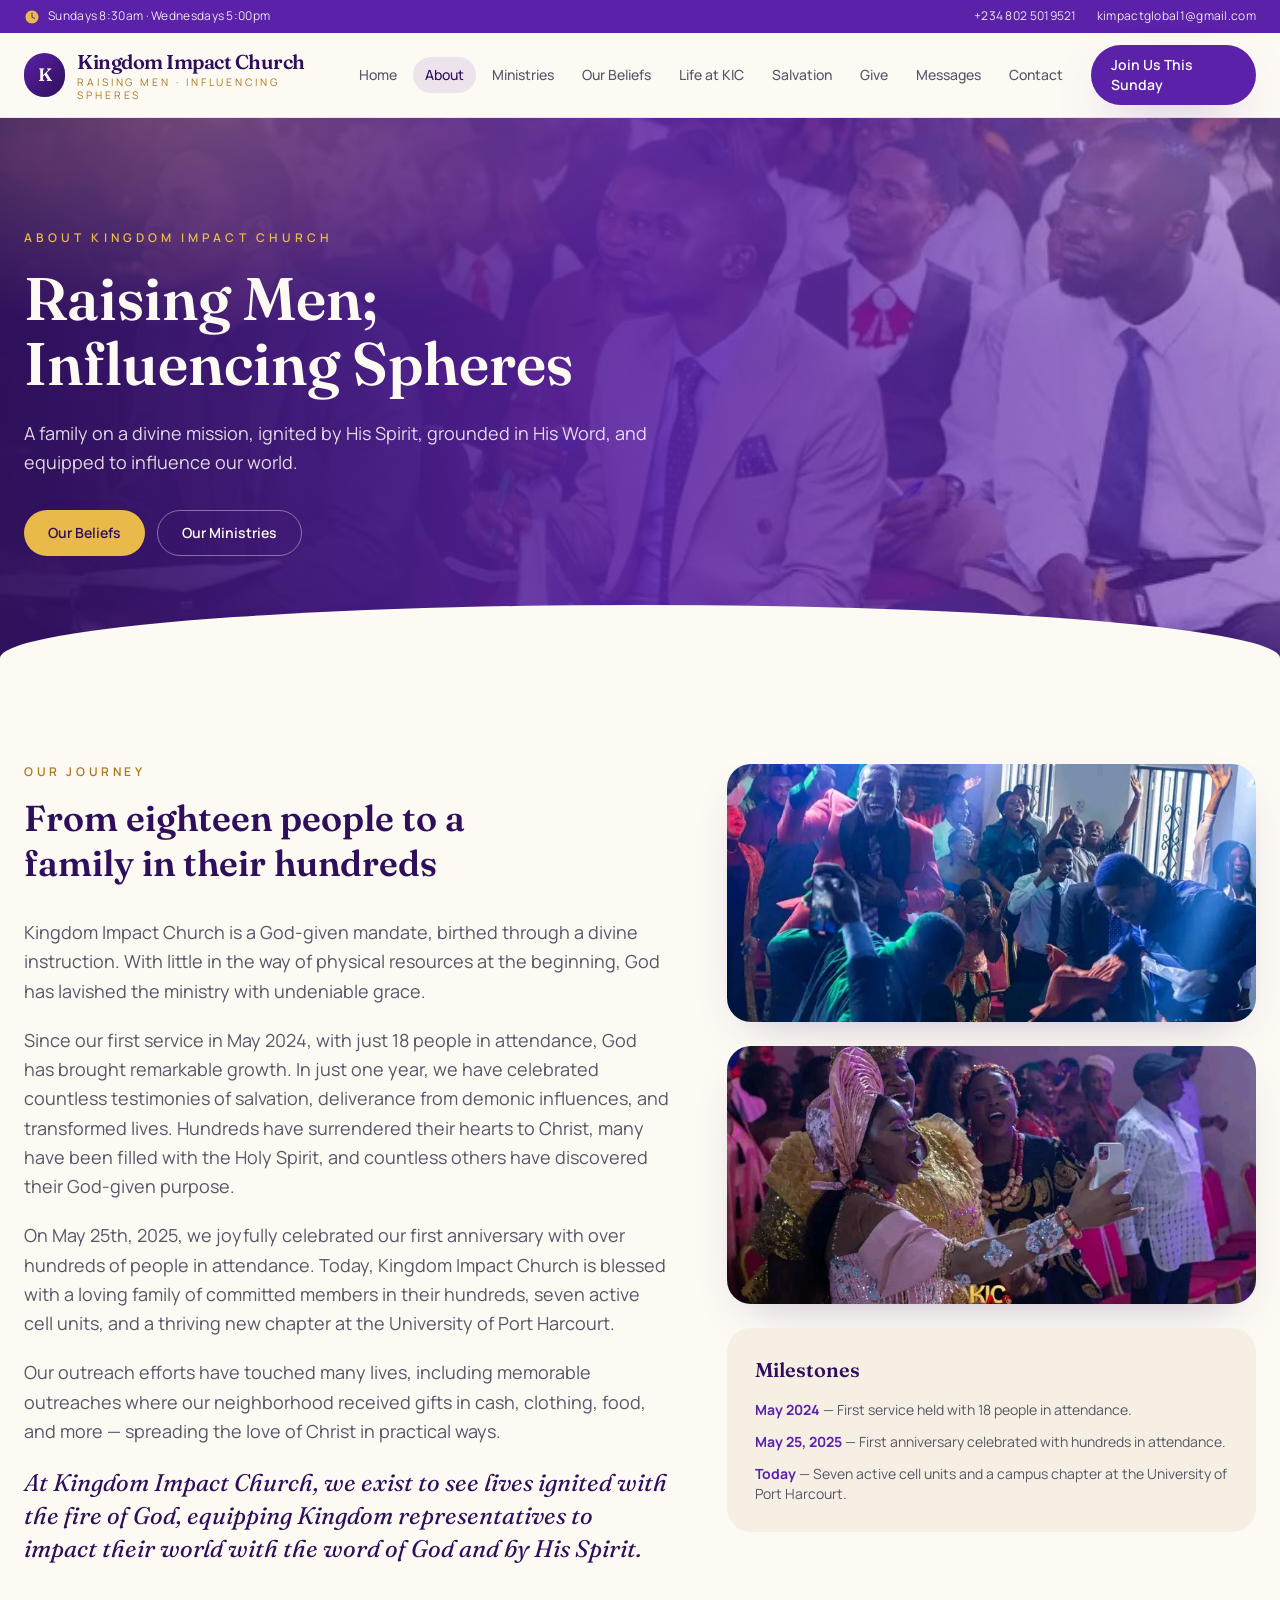
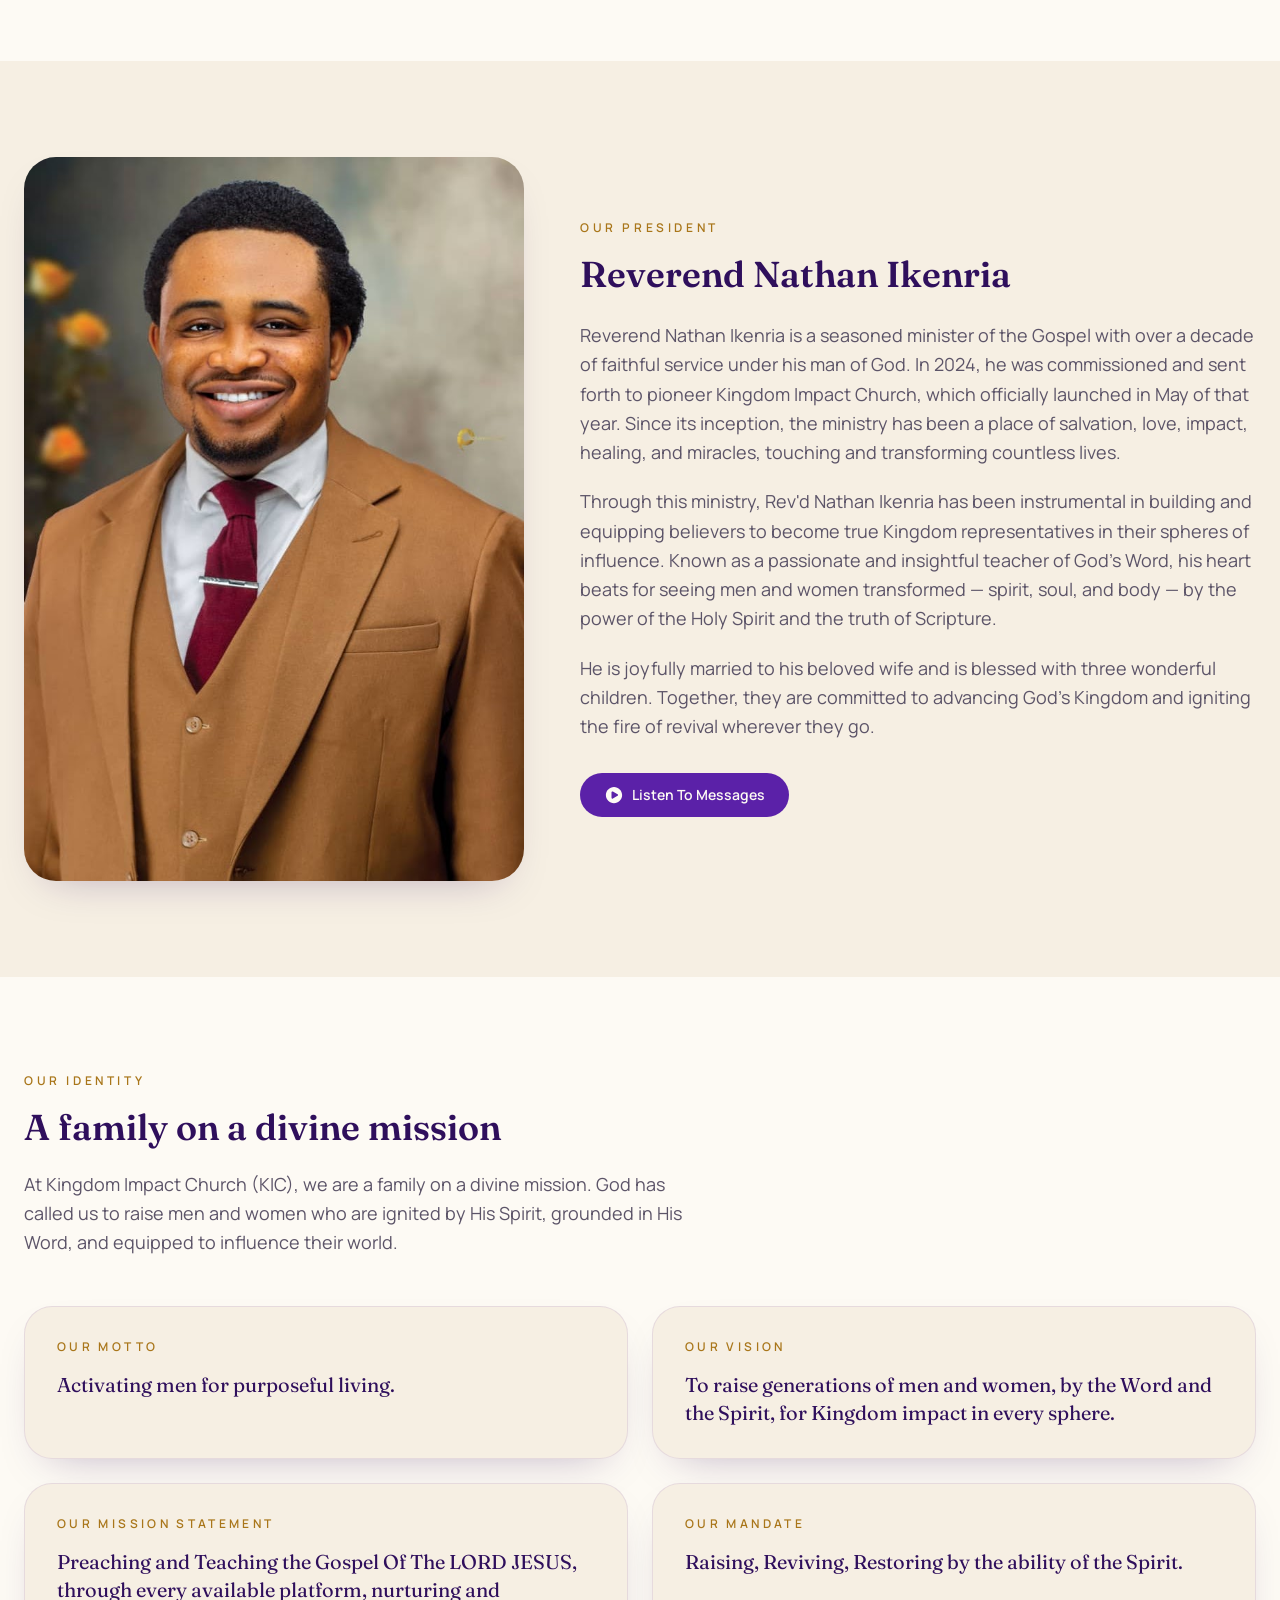
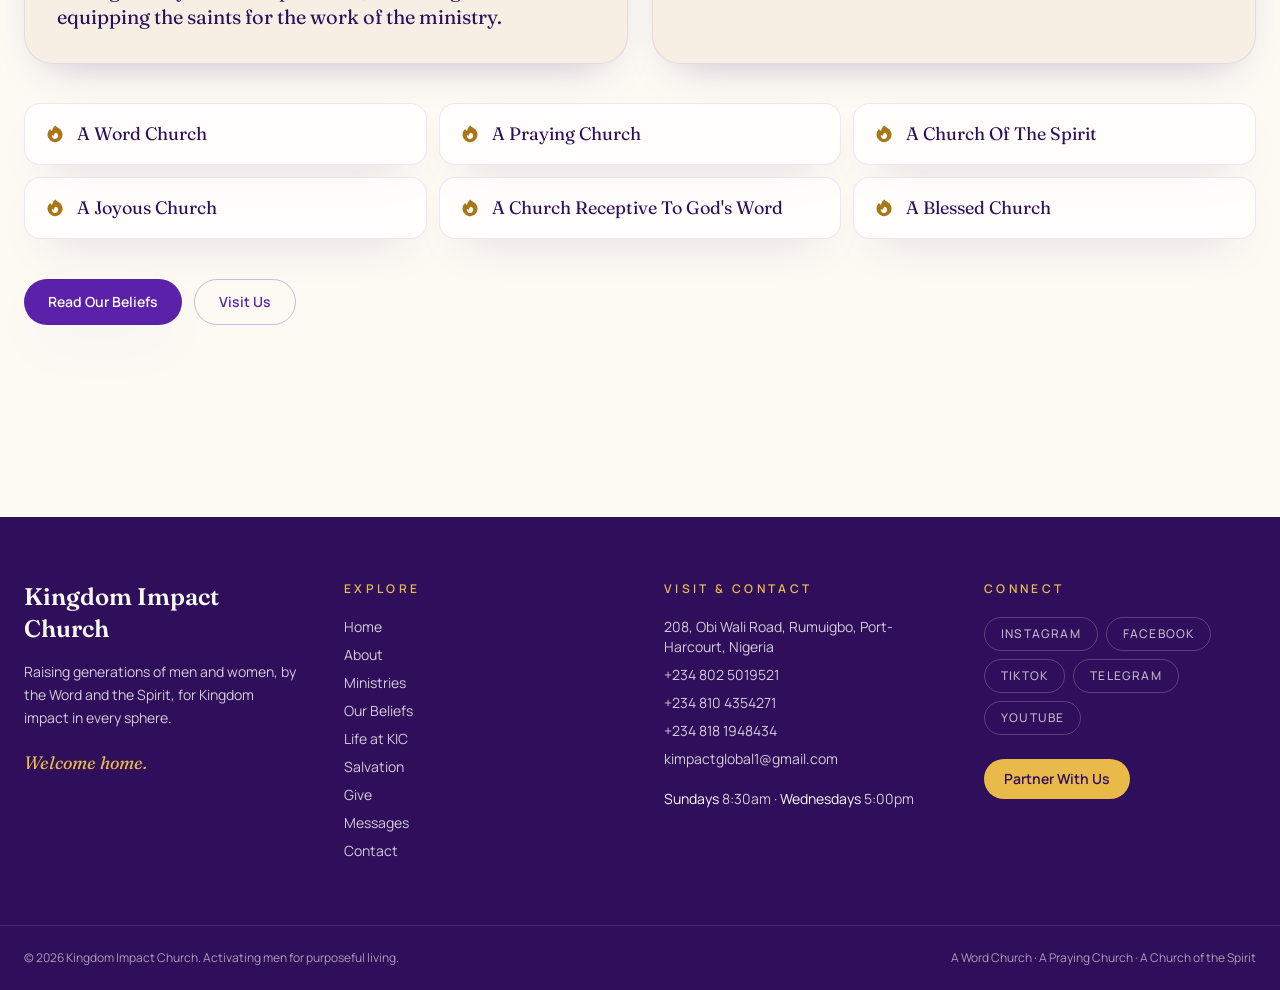
==== about.html @ a0a64d39 "Add robots.txt and create salvation.html page with structured content and styling" ====
<!DOCTYPE html>
<html lang="en" class="scroll-smooth">
<head>
<meta charset="utf-8" />
<meta name="viewport" content="width=device-width, initial-scale=1" />
<title>About Us | Kingdom Impact Church</title>
<meta name="description" content="Our journey, identity, vision, mission and mandate, and the ministry of Reverend Nathan Ikenria, President of Kingdom Impact Church." />
<meta name="author" content="Kingdom Impact Church" />
<meta property="og:site_name" content="Kingdom Impact Church" />
<meta property="og:title" content="About Us | Kingdom Impact Church" />
<meta property="og:description" content="Our journey, identity, vision, mission and mandate, and the ministry of Reverend Nathan Ikenria, President of Kingdom Impact Church." />
<meta property="og:type" content="website" />
<meta property="og:image" content="assets/img/welcome-home.jpg" />
<meta name="twitter:card" content="summary_large_image" />
<meta name="twitter:title" content="About Us | Kingdom Impact Church" />
<meta name="twitter:description" content="Our journey, identity, vision, mission and mandate, and the ministry of Reverend Nathan Ikenria, President of Kingdom Impact Church." />
<link rel="canonical" href="about.html" />
<link rel="preconnect" href="https://fonts.googleapis.com" />
<link rel="preconnect" href="https://fonts.gstatic.com" crossorigin />
<link href="https://fonts.googleapis.com/css2?family=Fraunces:ital,opsz,wght@0,9..144,400;0,9..144,500;0,9..144,600;0,9..144,700;1,9..144,400;1,9..144,500&family=Manrope:wght@300;400;500;600;700&display=swap" rel="stylesheet" />
<link rel="stylesheet" href="assets/css/tailwind.css" />
<link rel="stylesheet" href="assets/css/site.css" />
<link rel="icon" href="assets/img/favicon.svg" type="image/svg+xml" />
</head>
<body class="bg-cream font-body text-ink antialiased">
<a href="#main" class="sr-only focus:not-sr-only focus:absolute focus:left-4 focus:top-4 focus:z-[100] focus:rounded-full focus:bg-royal focus:px-5 focus:py-2 focus:text-cream">Skip to main content</a>

<header class="sticky top-0 z-50 border-b border-royal/10 bg-cream/90 backdrop-blur-md">
  <div class="hidden bg-royal text-cream/90 lg:block">
    <div class="mx-auto flex max-w-7xl items-center justify-between gap-6 px-6 py-2 text-xs tracking-wide">
      <p class="flex items-center gap-2"><span class="text-gold"><svg class="h-4 w-4 inline" viewBox="0 0 24 24" fill="currentColor" aria-hidden="true"><path fill-rule="evenodd" d="M12 2.25c-5.385 0-9.75 4.365-9.75 9.75s4.365 9.75 9.75 9.75 9.75-4.365 9.75-9.75S17.385 2.25 12 2.25ZM12.75 6a.75.75 0 0 0-1.5 0v6c0 .284.16.544.415.67l4 2a.75.75 0 0 0 .67-1.34l-3.585-1.794V6Z" clip-rule="evenodd"/></svg></span> Sundays 8:30am &middot; Wednesdays 5:00pm</p>
      <div class="flex items-center gap-5">
        <a class="hover:text-gold transition" href="tel:+2348025019521">+234 802 5019521</a>
        <a class="hover:text-gold transition" href="mailto:kimpactglobal1@gmail.com">kimpactglobal1@gmail.com</a>
      </div>
    </div>
  </div>
  <div class="mx-auto flex max-w-7xl items-center justify-between gap-4 px-5 py-3 sm:px-6">
    <a href="index.html" class="flex items-center gap-3" aria-label="Kingdom Impact Church home">
      <span class="grid h-11 w-11 place-items-center rounded-full bg-gradient-to-br from-royal to-royal-deep text-cream shadow-glow">
        <span class="font-display text-lg font-semibold leading-none">K</span>
      </span>
      <span class="leading-tight">
        <span class="block font-display text-lg font-semibold tracking-tight text-royal-deep sm:text-xl">Kingdom Impact Church</span>
        <span class="block text-[0.65rem] uppercase tracking-[0.28em] text-gold-deep">Raising Men &middot; Influencing Spheres</span>
      </span>
    </a>
    <nav class="hidden items-center gap-1 xl:flex" aria-label="Primary"><a href="index.html" class="nav-link">Home</a><a href="about.html" class="nav-link nav-link-active" aria-current="page">About</a><a href="ministries.html" class="nav-link">Ministries</a><a href="beliefs.html" class="nav-link">Our Beliefs</a><a href="life-at-kic.html" class="nav-link">Life at KIC</a><a href="salvation.html" class="nav-link">Salvation</a><a href="give.html" class="nav-link">Give</a><a href="messages.html" class="nav-link">Messages</a><a href="contact.html" class="nav-link">Contact</a></nav>
    <div class="flex items-center gap-2">
      <a href="contact.html" class="hidden rounded-full bg-royal px-5 py-2.5 text-sm font-semibold text-cream shadow-glow transition hover:bg-royal-deep hover:-translate-y-0.5 sm:inline-flex">Join Us This Sunday</a>
      <button type="button" class="menu-toggle grid h-11 w-11 place-items-center rounded-full border border-royal/20 text-royal-deep xl:hidden" aria-label="Open menu" aria-expanded="false" aria-controls="mobile-nav">
        <svg class="h-6 w-6" fill="none" stroke="currentColor" stroke-width="1.8" viewBox="0 0 24 24" aria-hidden="true"><path stroke-linecap="round" d="M3.75 6.75h16.5M3.75 12h16.5M3.75 17.25h16.5"/></svg>
      </button>
    </div>
  </div>
  <div id="mobile-nav" class="hidden border-t border-royal/10 bg-cream xl:hidden">
    <nav class="mx-auto flex max-w-7xl flex-col px-5 py-3" aria-label="Mobile">
      <a href="index.html" class="mobile-link">Home</a><a href="about.html" class="mobile-link text-royal">About</a><a href="ministries.html" class="mobile-link">Ministries</a><a href="beliefs.html" class="mobile-link">Our Beliefs</a><a href="life-at-kic.html" class="mobile-link">Life at KIC</a><a href="salvation.html" class="mobile-link">Salvation</a><a href="give.html" class="mobile-link">Give</a><a href="messages.html" class="mobile-link">Messages</a><a href="contact.html" class="mobile-link">Contact</a>
      <a href="contact.html" class="mt-3 rounded-full bg-royal px-5 py-3 text-center text-sm font-semibold text-cream">Join Us This Sunday</a>
      <div class="mt-3 flex flex-wrap gap-4 border-t border-royal/10 pt-3 text-sm text-ink-soft">
        <a class="hover:text-royal" href="tel:+2348025019521">Call us</a>
        <a class="hover:text-royal" href="mailto:kimpactglobal1@gmail.com">Email us</a>
        <a class="hover:text-royal" href="https://www.google.com/maps/search/?api=1&query=208+Obi+Wali+Road,+Rumuigbo,+Port+Harcourt,+Nigeria" target="_blank" rel="noopener">Open map</a>
      </div>
    </nav>
  </div>
</header>
<main id="main">
<section class="relative overflow-hidden">
  <img src="assets/img/congregation.jpg" alt="" aria-hidden="true" class="absolute inset-0 h-full w-full object-cover" />
  <div class="absolute inset-0 bg-gradient-to-r from-royal-deep/95 via-royal/85 to-royal/55"></div>
  <div class="light-rays"></div>
  <div class="relative mx-auto max-w-7xl px-6 py-20 sm:py-28">
    <p class="reveal text-xs font-semibold uppercase tracking-[0.34em] text-gold">About Kingdom Impact Church</p>
    <h1 class="reveal mt-5 max-w-3xl font-display text-4xl font-semibold leading-[1.08] text-cream sm:text-5xl lg:text-6xl">Raising Men; Influencing Spheres</h1>
    <p class="reveal mt-6 max-w-2xl text-lg leading-relaxed text-cream/85">A family on a divine mission, ignited by His Spirit, grounded in His Word, and equipped to influence our world.</p>
    <div class="mt-8 flex flex-wrap gap-3"><a href="beliefs.html" class="btn-gold">Our Beliefs</a><a href="ministries.html" class="btn-outline-light">Our Ministries</a></div>
  </div>
  <div class="curve-divider"></div>
</section>

<section class="bg-cream py-20 sm:py-24">
  <div class="mx-auto grid max-w-7xl gap-14 px-6 lg:grid-cols-[1.1fr_0.9fr]">
    <div class="reveal">
      <p class="eyebrow">Our Journey</p>
      <h2 class="section-title">From eighteen people to a family in their hundreds</h2>
      <div class="mt-8 space-y-5 text-lg leading-relaxed text-ink-soft">
        <p>Kingdom Impact Church is a God-given mandate, birthed through a divine instruction. With little in the way of physical resources at the beginning, God has lavished the ministry with undeniable grace.</p>
        <p>Since our first service in May 2024, with just 18 people in attendance, God has brought remarkable growth. In just one year, we have celebrated countless testimonies of salvation, deliverance from demonic influences, and transformed lives. Hundreds have surrendered their hearts to Christ, many have been filled with the Holy Spirit, and countless others have discovered their God-given purpose.</p>
        <p>On May 25th, 2025, we joyfully celebrated our first anniversary with over hundreds of people in attendance. Today, Kingdom Impact Church is blessed with a loving family of committed members in their hundreds, seven active cell units, and a thriving new chapter at the University of Port Harcourt.</p>
        <p>Our outreach efforts have touched many lives, including memorable outreaches where our neighborhood received gifts in cash, clothing, food, and more &mdash; spreading the love of Christ in practical ways.</p>
        <p class="font-display text-2xl italic leading-snug text-royal-deep">At Kingdom Impact Church, we exist to see lives ignited with the fire of God, equipping Kingdom representatives to impact their world with the word of God and by His Spirit.</p>
      </div>
    </div>
    <div class="reveal space-y-6">
      <img src="assets/img/prayer-altar.jpg" alt="Worshippers praying at Kingdom Impact Church" class="w-full rounded-3xl object-cover shadow-soft" loading="lazy" />
      <img src="assets/img/worship-celebration.jpg" alt="Church members rejoicing during a KIC celebration service" class="w-full rounded-3xl object-cover shadow-soft" loading="lazy" />
      <div class="rounded-3xl bg-sand p-7">
        <h3 class="font-display text-xl font-semibold text-royal-deep">Milestones</h3>
        <ul class="mt-4 space-y-3 text-sm text-ink-soft">
          <li><strong class="text-royal">May 2024</strong> &mdash; First service held with 18 people in attendance.</li>
          <li><strong class="text-royal">May 25, 2025</strong> &mdash; First anniversary celebrated with hundreds in attendance.</li>
          <li><strong class="text-royal">Today</strong> &mdash; Seven active cell units and a campus chapter at the University of Port Harcourt.</li>
        </ul>
      </div>
    </div>
  </div>
</section>

<section class="bg-sand py-20 sm:py-24">
  <div class="mx-auto grid max-w-7xl items-center gap-14 px-6 lg:grid-cols-[0.85fr_1.15fr]">
    <div class="reveal overflow-hidden rounded-[2rem] shadow-soft">
      <img src="assets/img/rev-nathan-ikenria.jpg" alt="Portrait of Reverend Nathan Ikenria" class="h-full w-full object-cover" loading="lazy" />
    </div>
    <div class="reveal">
      <p class="eyebrow">Our President</p>
      <h2 class="section-title">Reverend Nathan Ikenria</h2>
      <div class="mt-6 space-y-5 text-lg leading-relaxed text-ink-soft">
        <p>Reverend Nathan Ikenria is a seasoned minister of the Gospel with over a decade of faithful service under his man of God. In 2024, he was commissioned and sent forth to pioneer Kingdom Impact Church, which officially launched in May of that year. Since its inception, the ministry has been a place of salvation, love, impact, healing, and miracles, touching and transforming countless lives.</p>
        <p>Through this ministry, Rev'd Nathan Ikenria has been instrumental in building and equipping believers to become true Kingdom representatives in their spheres of influence. Known as a passionate and insightful teacher of God's Word, his heart beats for seeing men and women transformed &mdash; spirit, soul, and body &mdash; by the power of the Holy Spirit and the truth of Scripture.</p>
        <p>He is joyfully married to his beloved wife and is blessed with three wonderful children. Together, they are committed to advancing God's Kingdom and igniting the fire of revival wherever they go.</p>
      </div>
      <a href="https://chigwekingsechem.my.canva.site/kic-messages" target="_blank" rel="noopener" class="btn-primary mt-8"><svg class="h-5 w-5" viewBox="0 0 24 24" fill="currentColor" aria-hidden="true"><path fill-rule="evenodd" d="M2.25 12c0-5.385 4.365-9.75 9.75-9.75s9.75 4.365 9.75 9.75-4.365 9.75-9.75 9.75S2.25 17.385 2.25 12Zm14.024-.983a1.125 1.125 0 0 1 0 1.966l-5.603 3.113A1.125 1.125 0 0 1 9 15.113V8.887c0-.857.921-1.4 1.671-.983l5.603 3.113Z" clip-rule="evenodd"/></svg> Listen To Messages</a>
    </div>
  </div>
</section>

<section class="bg-cream py-20 sm:py-24">
  <div class="mx-auto max-w-7xl px-6">
    <div class="max-w-2xl">
      <p class="eyebrow">Our Identity</p>
      <h2 class="section-title">A family on a divine mission</h2>
      <p class="mt-5 text-lg leading-relaxed text-ink-soft">At Kingdom Impact Church (KIC), we are a family on a divine mission. God has called us to raise men and women who are ignited by His Spirit, grounded in His Word, and equipped to influence their world.</p>
    </div>
    <div class="mt-12 grid gap-6 md:grid-cols-2">
      <div class="reveal statement"><h3>Our Motto</h3><p>Activating men for purposeful living.</p></div>
      <div class="reveal statement"><h3>Our Vision</h3><p>To raise generations of men and women, by the Word and the Spirit, for Kingdom impact in every sphere.</p></div>
      <div class="reveal statement"><h3>Our Mission Statement</h3><p>Preaching and Teaching the Gospel Of The LORD JESUS, through every available platform, nurturing and equipping the saints for the work of the ministry.</p></div>
      <div class="reveal statement"><h3>Our Mandate</h3><p>Raising, Reviving, Restoring by the ability of the Spirit.</p></div>
    </div>
    <div class="mt-10 grid gap-3 sm:grid-cols-2 lg:grid-cols-3">
      <div class="identity-card"><svg class="h-5 w-5 text-gold-deep" viewBox="0 0 24 24" fill="currentColor" aria-hidden="true"><path fill-rule="evenodd" d="M12.963 2.286a.75.75 0 0 0-1.071-.136 9.742 9.742 0 0 0-3.539 6.176 7.547 7.547 0 0 1-1.705-1.715.75.75 0 0 0-1.152-.082A9 9 0 1 0 15.68 4.534a7.46 7.46 0 0 1-2.717-2.248ZM15.75 14.25a3.75 3.75 0 1 1-7.313-1.172c.628.465 1.35.81 2.133 1a5.99 5.99 0 0 1 1.925-3.546 3.75 3.75 0 0 1 3.255 3.718Z" clip-rule="evenodd"/></svg><span>A Word Church</span></div><div class="identity-card"><svg class="h-5 w-5 text-gold-deep" viewBox="0 0 24 24" fill="currentColor" aria-hidden="true"><path fill-rule="evenodd" d="M12.963 2.286a.75.75 0 0 0-1.071-.136 9.742 9.742 0 0 0-3.539 6.176 7.547 7.547 0 0 1-1.705-1.715.75.75 0 0 0-1.152-.082A9 9 0 1 0 15.68 4.534a7.46 7.46 0 0 1-2.717-2.248ZM15.75 14.25a3.75 3.75 0 1 1-7.313-1.172c.628.465 1.35.81 2.133 1a5.99 5.99 0 0 1 1.925-3.546 3.75 3.75 0 0 1 3.255 3.718Z" clip-rule="evenodd"/></svg><span>A Praying Church</span></div><div class="identity-card"><svg class="h-5 w-5 text-gold-deep" viewBox="0 0 24 24" fill="currentColor" aria-hidden="true"><path fill-rule="evenodd" d="M12.963 2.286a.75.75 0 0 0-1.071-.136 9.742 9.742 0 0 0-3.539 6.176 7.547 7.547 0 0 1-1.705-1.715.75.75 0 0 0-1.152-.082A9 9 0 1 0 15.68 4.534a7.46 7.46 0 0 1-2.717-2.248ZM15.75 14.25a3.75 3.75 0 1 1-7.313-1.172c.628.465 1.35.81 2.133 1a5.99 5.99 0 0 1 1.925-3.546 3.75 3.75 0 0 1 3.255 3.718Z" clip-rule="evenodd"/></svg><span>A Church Of The Spirit</span></div><div class="identity-card"><svg class="h-5 w-5 text-gold-deep" viewBox="0 0 24 24" fill="currentColor" aria-hidden="true"><path fill-rule="evenodd" d="M12.963 2.286a.75.75 0 0 0-1.071-.136 9.742 9.742 0 0 0-3.539 6.176 7.547 7.547 0 0 1-1.705-1.715.75.75 0 0 0-1.152-.082A9 9 0 1 0 15.68 4.534a7.46 7.46 0 0 1-2.717-2.248ZM15.75 14.25a3.75 3.75 0 1 1-7.313-1.172c.628.465 1.35.81 2.133 1a5.99 5.99 0 0 1 1.925-3.546 3.75 3.75 0 0 1 3.255 3.718Z" clip-rule="evenodd"/></svg><span>A Joyous Church</span></div><div class="identity-card"><svg class="h-5 w-5 text-gold-deep" viewBox="0 0 24 24" fill="currentColor" aria-hidden="true"><path fill-rule="evenodd" d="M12.963 2.286a.75.75 0 0 0-1.071-.136 9.742 9.742 0 0 0-3.539 6.176 7.547 7.547 0 0 1-1.705-1.715.75.75 0 0 0-1.152-.082A9 9 0 1 0 15.68 4.534a7.46 7.46 0 0 1-2.717-2.248ZM15.75 14.25a3.75 3.75 0 1 1-7.313-1.172c.628.465 1.35.81 2.133 1a5.99 5.99 0 0 1 1.925-3.546 3.75 3.75 0 0 1 3.255 3.718Z" clip-rule="evenodd"/></svg><span>A Church Receptive To God's Word</span></div><div class="identity-card"><svg class="h-5 w-5 text-gold-deep" viewBox="0 0 24 24" fill="currentColor" aria-hidden="true"><path fill-rule="evenodd" d="M12.963 2.286a.75.75 0 0 0-1.071-.136 9.742 9.742 0 0 0-3.539 6.176 7.547 7.547 0 0 1-1.705-1.715.75.75 0 0 0-1.152-.082A9 9 0 1 0 15.68 4.534a7.46 7.46 0 0 1-2.717-2.248ZM15.75 14.25a3.75 3.75 0 1 1-7.313-1.172c.628.465 1.35.81 2.133 1a5.99 5.99 0 0 1 1.925-3.546 3.75 3.75 0 0 1 3.255 3.718Z" clip-rule="evenodd"/></svg><span>A Blessed Church</span></div>
    </div>
    <div class="mt-10 flex flex-wrap gap-3">
      <a href="beliefs.html" class="btn-primary">Read Our Beliefs</a>
      <a href="contact.html" class="btn-outline">Visit Us</a>
    </div>
  </div>
</section>
</main>
<footer class="mt-24 bg-royal-deep text-cream/80">
  <div class="mx-auto grid max-w-7xl gap-12 px-6 py-16 md:grid-cols-2 lg:grid-cols-4">
    <div>
      <p class="font-display text-2xl font-semibold text-cream">Kingdom Impact Church</p>
      <p class="mt-4 max-w-xs text-sm leading-relaxed">Raising generations of men and women, by the Word and the Spirit, for Kingdom impact in every sphere.</p>
      <p class="mt-5 font-display text-lg italic text-gold">Welcome home.</p>
    </div>
    <div>
      <h2 class="text-xs font-semibold uppercase tracking-[0.28em] text-gold">Explore</h2>
      <ul class="mt-5 grid grid-cols-2 gap-y-2 text-sm md:grid-cols-1"><li><a class="transition hover:text-gold" href="index.html">Home</a></li><li><a class="transition hover:text-gold" href="about.html">About</a></li><li><a class="transition hover:text-gold" href="ministries.html">Ministries</a></li><li><a class="transition hover:text-gold" href="beliefs.html">Our Beliefs</a></li><li><a class="transition hover:text-gold" href="life-at-kic.html">Life at KIC</a></li><li><a class="transition hover:text-gold" href="salvation.html">Salvation</a></li><li><a class="transition hover:text-gold" href="give.html">Give</a></li><li><a class="transition hover:text-gold" href="messages.html">Messages</a></li><li><a class="transition hover:text-gold" href="contact.html">Contact</a></li></ul>
    </div>
    <div>
      <h2 class="text-xs font-semibold uppercase tracking-[0.28em] text-gold">Visit &amp; Contact</h2>
      <ul class="mt-5 space-y-2 text-sm">
        <li><a class="transition hover:text-gold" href="https://www.google.com/maps/search/?api=1&query=208+Obi+Wali+Road,+Rumuigbo,+Port+Harcourt,+Nigeria" target="_blank" rel="noopener">208, Obi Wali Road, Rumuigbo, Port-Harcourt, Nigeria</a></li>
        <li><a class="transition hover:text-gold" href="tel:+2348025019521">+234 802 5019521</a></li><li><a class="transition hover:text-gold" href="tel:+2348104354271">+234 810 4354271</a></li><li><a class="transition hover:text-gold" href="tel:+2348181948434">+234 818 1948434</a></li>
        <li><a class="transition hover:text-gold" href="mailto:kimpactglobal1@gmail.com">kimpactglobal1@gmail.com</a></li>
      </ul>
      <p class="mt-5 text-sm"><span class="text-cream">Sundays</span> 8:30am &middot; <span class="text-cream">Wednesdays</span> 5:00pm</p>
    </div>
    <div>
      <h2 class="text-xs font-semibold uppercase tracking-[0.28em] text-gold">Connect</h2>
      <div class="mt-5 flex flex-wrap gap-2"><a href="https://www.instagram.com/thekicglobal?igsh=Nm9yOWJ3NWNyNTFh" target="_blank" rel="noopener" aria-label="Instagram" class="rounded-full border border-current/30 px-4 py-2 text-xs font-medium uppercase tracking-widest text-cream/70 transition hover:text-gold">Instagram</a><a href="https://www.facebook.com/thekicglobal" target="_blank" rel="noopener" aria-label="Facebook" class="rounded-full border border-current/30 px-4 py-2 text-xs font-medium uppercase tracking-widest text-cream/70 transition hover:text-gold">Facebook</a><a href="https://www.tiktok.com/@thekicglobal" target="_blank" rel="noopener" aria-label="TikTok" class="rounded-full border border-current/30 px-4 py-2 text-xs font-medium uppercase tracking-widest text-cream/70 transition hover:text-gold">TikTok</a><a href="https://t.me/kicglobal" target="_blank" rel="noopener" aria-label="Telegram" class="rounded-full border border-current/30 px-4 py-2 text-xs font-medium uppercase tracking-widest text-cream/70 transition hover:text-gold">Telegram</a><a href="https://youtube.com/@thekicglobal?si=deO8NxLSejpScGAe" target="_blank" rel="noopener" aria-label="YouTube" class="rounded-full border border-current/30 px-4 py-2 text-xs font-medium uppercase tracking-widest text-cream/70 transition hover:text-gold">YouTube</a></div>
      <a href="give.html" class="mt-6 inline-flex rounded-full bg-gold px-5 py-2.5 text-sm font-semibold text-royal-deep transition hover:bg-gold-light">Partner With Us</a>
    </div>
  </div>
  <div class="border-t border-cream/10">
    <div class="mx-auto flex max-w-7xl flex-col gap-2 px-6 py-6 text-xs text-cream/60 sm:flex-row sm:items-center sm:justify-between">
      <p>&copy; 2026 Kingdom Impact Church. Activating men for purposeful living.</p>
      <p>A Word Church &middot; A Praying Church &middot; A Church of the Spirit</p>
    </div>
  </div>
</footer>
<script src="assets/js/site.js" defer></script>
</body>
</html>
---- assets/css/site.css ----
/* Kingdom Impact Church — atmosphere: soft light, gentle curves, calm motion */

.light-rays {
  position: absolute;
  inset: 0;
  pointer-events: none;
  background:
    radial-gradient(60% 55% at 15% 0%, rgba(233, 185, 73, 0.28), transparent 70%),
    radial-gradient(45% 45% at 92% 12%, rgba(255, 255, 255, 0.18), transparent 70%);
  mix-blend-mode: screen;
}

.curve-divider {
  position: absolute;
  bottom: -1px;
  left: 0;
  right: 0;
  height: 64px;
  background: #fdfaf4;
  border-top-left-radius: 60% 100%;
  border-top-right-radius: 60% 100%;
}

/* Gentle scroll reveals */
.reveal {
  opacity: 0;
  transform: translateY(22px);
  transition: opacity 0.9s cubic-bezier(0.22, 1, 0.36, 1),
    transform 0.9s cubic-bezier(0.22, 1, 0.36, 1);
  will-change: opacity, transform;
}

.reveal.is-visible {
  opacity: 1;
  transform: none;
}

.no-js .reveal,
.reveal-off .reveal {
  opacity: 1;
  transform: none;
}

img {
  transition: transform 0.7s cubic-bezier(0.22, 1, 0.36, 1);
}

@media (prefers-reduced-motion: reduce) {
  .reveal,
  img,
  * {
    transition-duration: 0.01ms !important;
    animation-duration: 0.01ms !important;
  }
  .reveal {
    opacity: 1;
    transform: none;
  }
}

/* Focus visibility for accessible keyboard navigation */
a:focus-visible,
button:focus-visible {
  outline: 3px solid #e9b949;
  outline-offset: 3px;
  border-radius: 9999px;
}
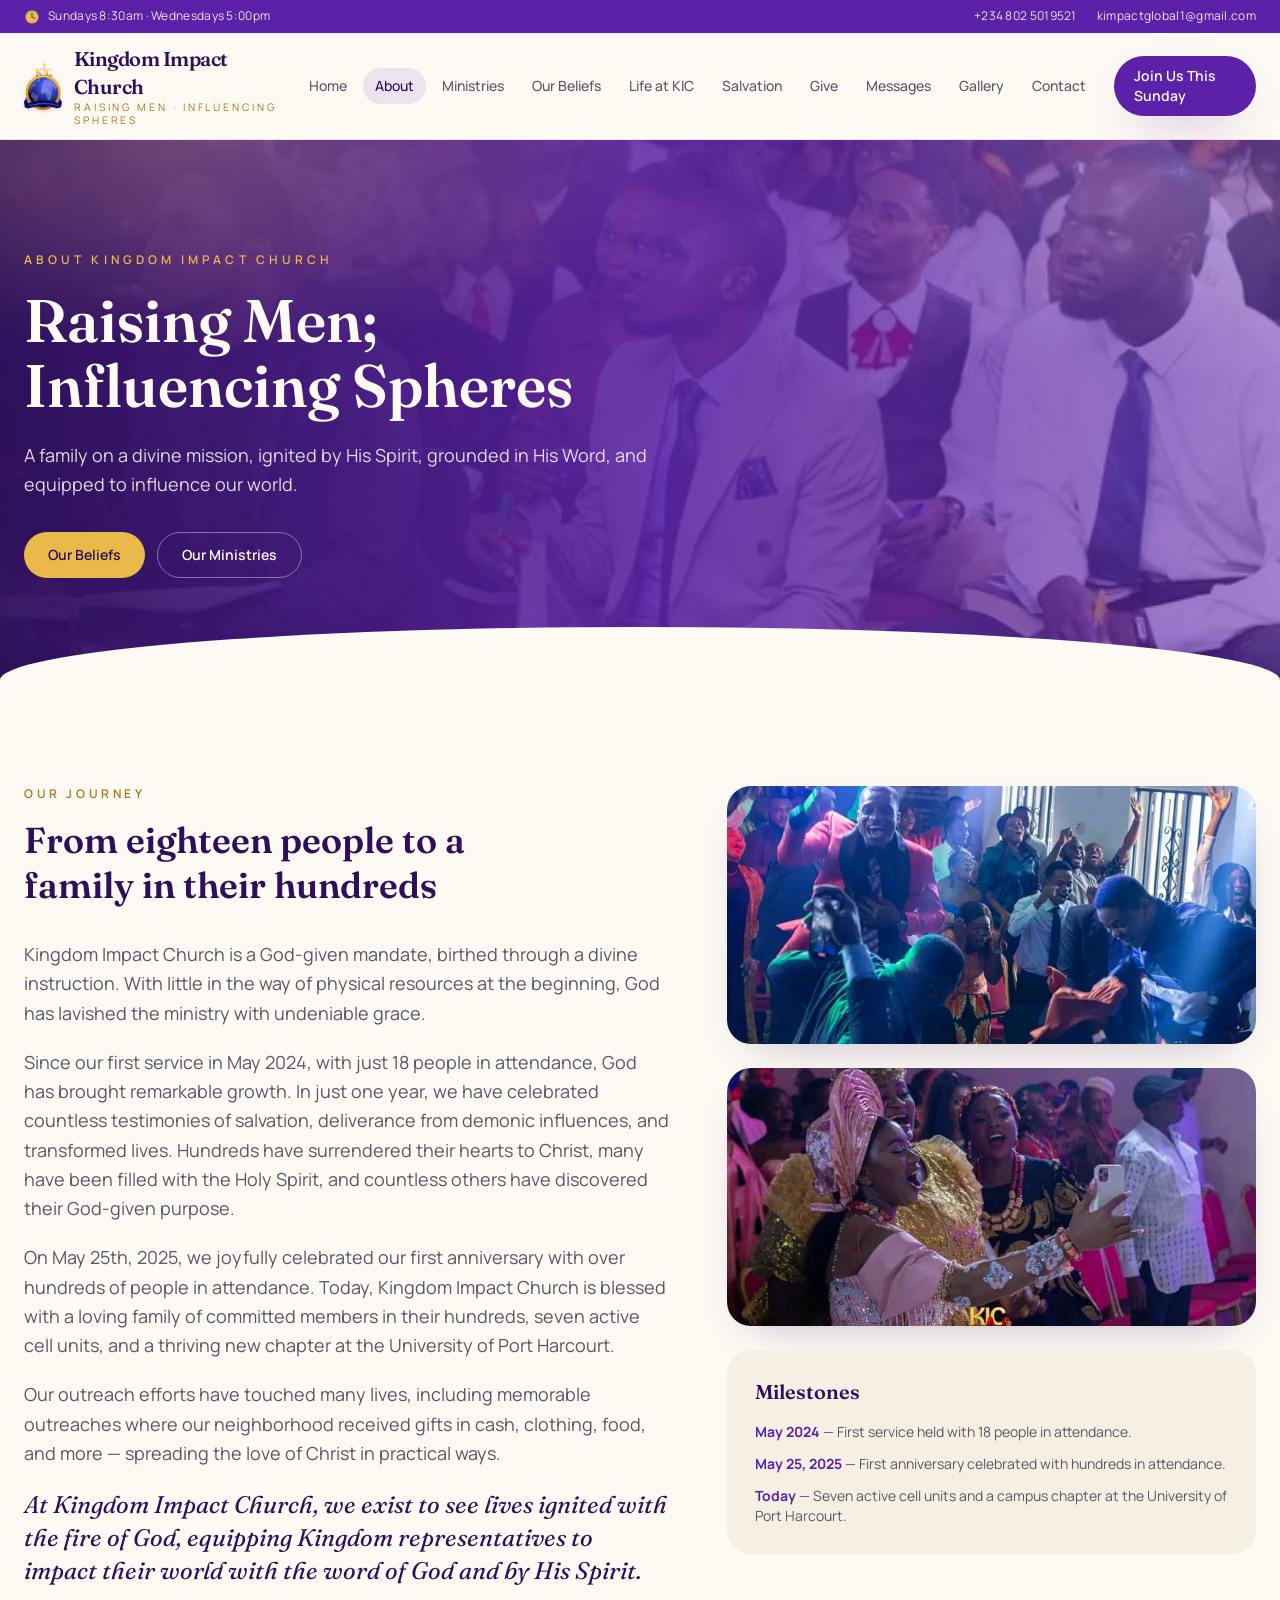
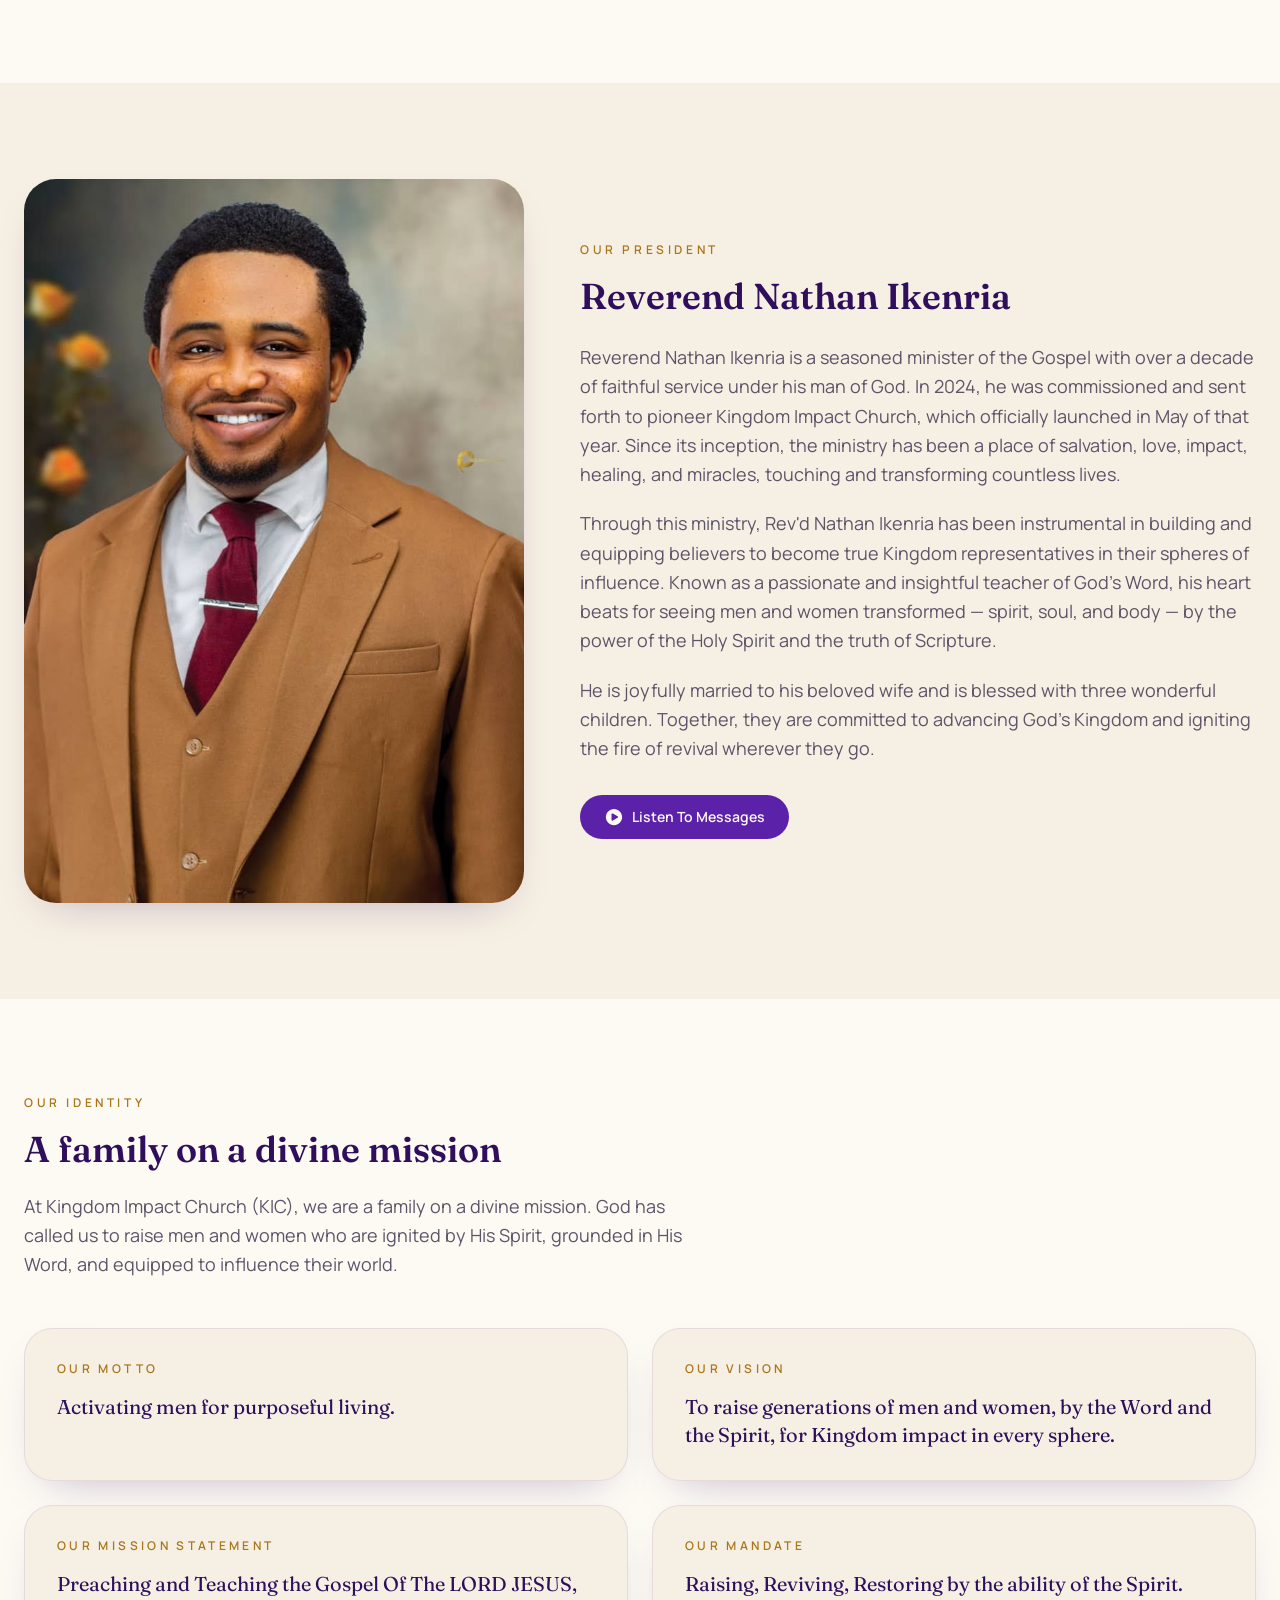
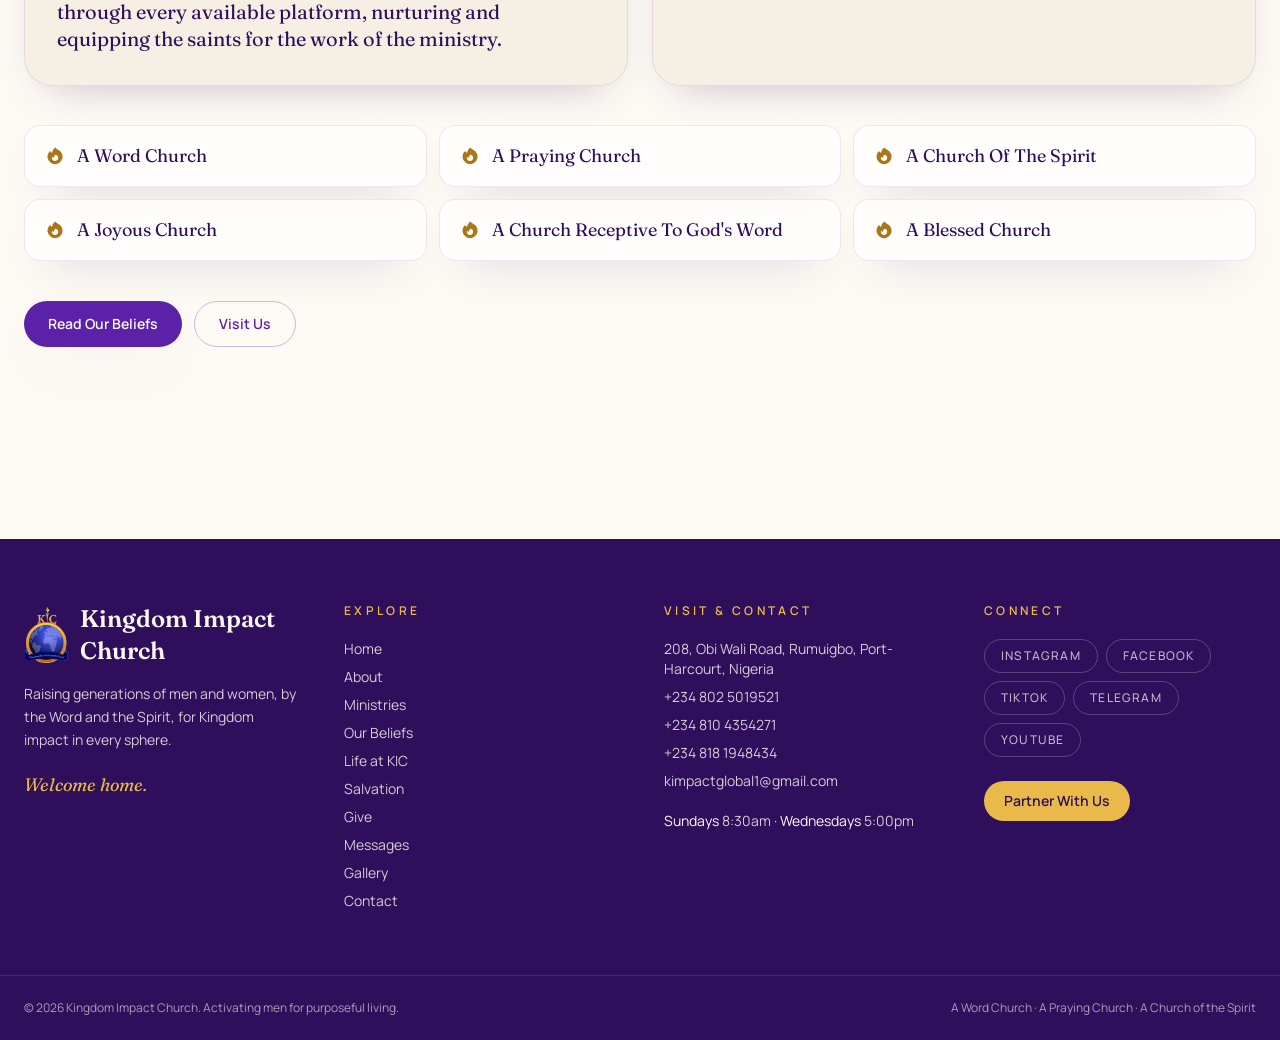
==== commit 48bd17fa: "Add messages library page with links to audio and video platforms" ====
--- a/about.html
+++ b/about.html
@@ -20,7 +20,8 @@
 <link href="https://fonts.googleapis.com/css2?family=Fraunces:ital,opsz,wght@0,9..144,400;0,9..144,500;0,9..144,600;0,9..144,700;1,9..144,400;1,9..144,500&family=Manrope:wght@300;400;500;600;700&display=swap" rel="stylesheet" />
 <link rel="stylesheet" href="assets/css/tailwind.css" />
 <link rel="stylesheet" href="assets/css/site.css" />
-<link rel="icon" href="assets/img/favicon.svg" type="image/svg+xml" />
+<link rel="icon" href="favicon.png" type="image/png" />
+<link rel="apple-touch-icon" href="favicon.png" />
 </head>
 <body class="bg-cream font-body text-ink antialiased">
 <a href="#main" class="sr-only focus:not-sr-only focus:absolute focus:left-4 focus:top-4 focus:z-[100] focus:rounded-full focus:bg-royal focus:px-5 focus:py-2 focus:text-cream">Skip to main content</a>
@@ -37,15 +38,13 @@
   </div>
   <div class="mx-auto flex max-w-7xl items-center justify-between gap-4 px-5 py-3 sm:px-6">
     <a href="index.html" class="flex items-center gap-3" aria-label="Kingdom Impact Church home">
-      <span class="grid h-11 w-11 place-items-center rounded-full bg-gradient-to-br from-royal to-royal-deep text-cream shadow-glow">
-        <span class="font-display text-lg font-semibold leading-none">K</span>
-      </span>
+      <img src="assets/img/kic-logo.png" alt="Kingdom Impact Church logo" class="h-12 w-auto drop-shadow-sm" width="48" height="61" />
       <span class="leading-tight">
         <span class="block font-display text-lg font-semibold tracking-tight text-royal-deep sm:text-xl">Kingdom Impact Church</span>
         <span class="block text-[0.65rem] uppercase tracking-[0.28em] text-gold-deep">Raising Men &middot; Influencing Spheres</span>
       </span>
     </a>
-    <nav class="hidden items-center gap-1 xl:flex" aria-label="Primary"><a href="index.html" class="nav-link">Home</a><a href="about.html" class="nav-link nav-link-active" aria-current="page">About</a><a href="ministries.html" class="nav-link">Ministries</a><a href="beliefs.html" class="nav-link">Our Beliefs</a><a href="life-at-kic.html" class="nav-link">Life at KIC</a><a href="salvation.html" class="nav-link">Salvation</a><a href="give.html" class="nav-link">Give</a><a href="messages.html" class="nav-link">Messages</a><a href="contact.html" class="nav-link">Contact</a></nav>
+    <nav class="hidden items-center gap-1 xl:flex" aria-label="Primary"><a href="index.html" class="nav-link">Home</a><a href="about.html" class="nav-link nav-link-active" aria-current="page">About</a><a href="ministries.html" class="nav-link">Ministries</a><a href="beliefs.html" class="nav-link">Our Beliefs</a><a href="life-at-kic.html" class="nav-link">Life at KIC</a><a href="salvation.html" class="nav-link">Salvation</a><a href="give.html" class="nav-link">Give</a><a href="messages.html" class="nav-link">Messages</a><a href="gallery.html" class="nav-link">Gallery</a><a href="contact.html" class="nav-link">Contact</a></nav>
     <div class="flex items-center gap-2">
       <a href="contact.html" class="hidden rounded-full bg-royal px-5 py-2.5 text-sm font-semibold text-cream shadow-glow transition hover:bg-royal-deep hover:-translate-y-0.5 sm:inline-flex">Join Us This Sunday</a>
       <button type="button" class="menu-toggle grid h-11 w-11 place-items-center rounded-full border border-royal/20 text-royal-deep xl:hidden" aria-label="Open menu" aria-expanded="false" aria-controls="mobile-nav">
@@ -55,7 +54,7 @@
   </div>
   <div id="mobile-nav" class="hidden border-t border-royal/10 bg-cream xl:hidden">
     <nav class="mx-auto flex max-w-7xl flex-col px-5 py-3" aria-label="Mobile">
-      <a href="index.html" class="mobile-link">Home</a><a href="about.html" class="mobile-link text-royal">About</a><a href="ministries.html" class="mobile-link">Ministries</a><a href="beliefs.html" class="mobile-link">Our Beliefs</a><a href="life-at-kic.html" class="mobile-link">Life at KIC</a><a href="salvation.html" class="mobile-link">Salvation</a><a href="give.html" class="mobile-link">Give</a><a href="messages.html" class="mobile-link">Messages</a><a href="contact.html" class="mobile-link">Contact</a>
+      <a href="index.html" class="mobile-link">Home</a><a href="about.html" class="mobile-link text-royal">About</a><a href="ministries.html" class="mobile-link">Ministries</a><a href="beliefs.html" class="mobile-link">Our Beliefs</a><a href="life-at-kic.html" class="mobile-link">Life at KIC</a><a href="salvation.html" class="mobile-link">Salvation</a><a href="give.html" class="mobile-link">Give</a><a href="messages.html" class="mobile-link">Messages</a><a href="gallery.html" class="mobile-link">Gallery</a><a href="contact.html" class="mobile-link">Contact</a>
       <a href="contact.html" class="mt-3 rounded-full bg-royal px-5 py-3 text-center text-sm font-semibold text-cream">Join Us This Sunday</a>
       <div class="mt-3 flex flex-wrap gap-4 border-t border-royal/10 pt-3 text-sm text-ink-soft">
         <a class="hover:text-royal" href="tel:+2348025019521">Call us</a>
@@ -151,13 +150,16 @@
 <footer class="mt-24 bg-royal-deep text-cream/80">
   <div class="mx-auto grid max-w-7xl gap-12 px-6 py-16 md:grid-cols-2 lg:grid-cols-4">
     <div>
-      <p class="font-display text-2xl font-semibold text-cream">Kingdom Impact Church</p>
+      <div class="flex items-center gap-3">
+        <img src="assets/img/kic-logo.png" alt="Kingdom Impact Church logo" class="h-14 w-auto" width="56" height="71" />
+        <p class="font-display text-2xl font-semibold text-cream">Kingdom Impact Church</p>
+      </div>
       <p class="mt-4 max-w-xs text-sm leading-relaxed">Raising generations of men and women, by the Word and the Spirit, for Kingdom impact in every sphere.</p>
       <p class="mt-5 font-display text-lg italic text-gold">Welcome home.</p>
     </div>
     <div>
       <h2 class="text-xs font-semibold uppercase tracking-[0.28em] text-gold">Explore</h2>
-      <ul class="mt-5 grid grid-cols-2 gap-y-2 text-sm md:grid-cols-1"><li><a class="transition hover:text-gold" href="index.html">Home</a></li><li><a class="transition hover:text-gold" href="about.html">About</a></li><li><a class="transition hover:text-gold" href="ministries.html">Ministries</a></li><li><a class="transition hover:text-gold" href="beliefs.html">Our Beliefs</a></li><li><a class="transition hover:text-gold" href="life-at-kic.html">Life at KIC</a></li><li><a class="transition hover:text-gold" href="salvation.html">Salvation</a></li><li><a class="transition hover:text-gold" href="give.html">Give</a></li><li><a class="transition hover:text-gold" href="messages.html">Messages</a></li><li><a class="transition hover:text-gold" href="contact.html">Contact</a></li></ul>
+      <ul class="mt-5 grid grid-cols-2 gap-y-2 text-sm md:grid-cols-1"><li><a class="transition hover:text-gold" href="index.html">Home</a></li><li><a class="transition hover:text-gold" href="about.html">About</a></li><li><a class="transition hover:text-gold" href="ministries.html">Ministries</a></li><li><a class="transition hover:text-gold" href="beliefs.html">Our Beliefs</a></li><li><a class="transition hover:text-gold" href="life-at-kic.html">Life at KIC</a></li><li><a class="transition hover:text-gold" href="salvation.html">Salvation</a></li><li><a class="transition hover:text-gold" href="give.html">Give</a></li><li><a class="transition hover:text-gold" href="messages.html">Messages</a></li><li><a class="transition hover:text-gold" href="gallery.html">Gallery</a></li><li><a class="transition hover:text-gold" href="contact.html">Contact</a></li></ul>
     </div>
     <div>
       <h2 class="text-xs font-semibold uppercase tracking-[0.28em] text-gold">Visit &amp; Contact</h2>
--- a/assets/css/site.css
+++ b/assets/css/site.css
@@ -65,3 +65,17 @@
   outline-offset: 3px;
   border-radius: 9999px;
 }
+
+/* ---------- Gallery lightbox ---------- */
+.lightbox{position:fixed;inset:0;z-index:120;display:flex;align-items:center;justify-content:center;gap:.5rem;padding:1.25rem;background:color-mix(in oklab, #17082c 92%, transparent);backdrop-filter:blur(6px);opacity:0;transition:opacity .25s ease}
+.lightbox[hidden]{display:none}
+.lightbox.is-open{opacity:1}
+.lb-figure{margin:0;display:flex;max-height:88vh;max-width:min(1100px,92vw);flex-direction:column;align-items:center;gap:.9rem}
+.lb-img{max-height:78vh;max-width:100%;border-radius:1rem;box-shadow:0 30px 70px -20px rgba(0,0,0,.7);background:#17082c}
+.lb-caption{max-width:60ch;text-align:center;font-size:.875rem;line-height:1.5;color:#f6efe3;opacity:.85}
+.lb-close,.lb-nav{display:grid;place-items:center;border-radius:9999px;border:1px solid rgba(246,239,227,.3);background:rgba(246,239,227,.08);color:#f6efe3;transition:background .2s ease,transform .2s ease;cursor:pointer}
+.lb-close{position:absolute;top:1rem;right:1rem;height:2.75rem;width:2.75rem;font-size:1.75rem;line-height:1}
+.lb-nav{height:3rem;width:3rem;font-size:2rem;line-height:1;flex:none}
+.lb-close:hover,.lb-nav:hover{background:rgba(212,168,67,.9);color:#25103f;transform:scale(1.05)}
+.lb-close:focus-visible,.lb-nav:focus-visible{outline:3px solid #d4a843;outline-offset:3px}
+@media (max-width:640px){.lb-nav{position:absolute;bottom:1.1rem}.lb-prev{left:1.1rem}.lb-next{right:1.1rem}}
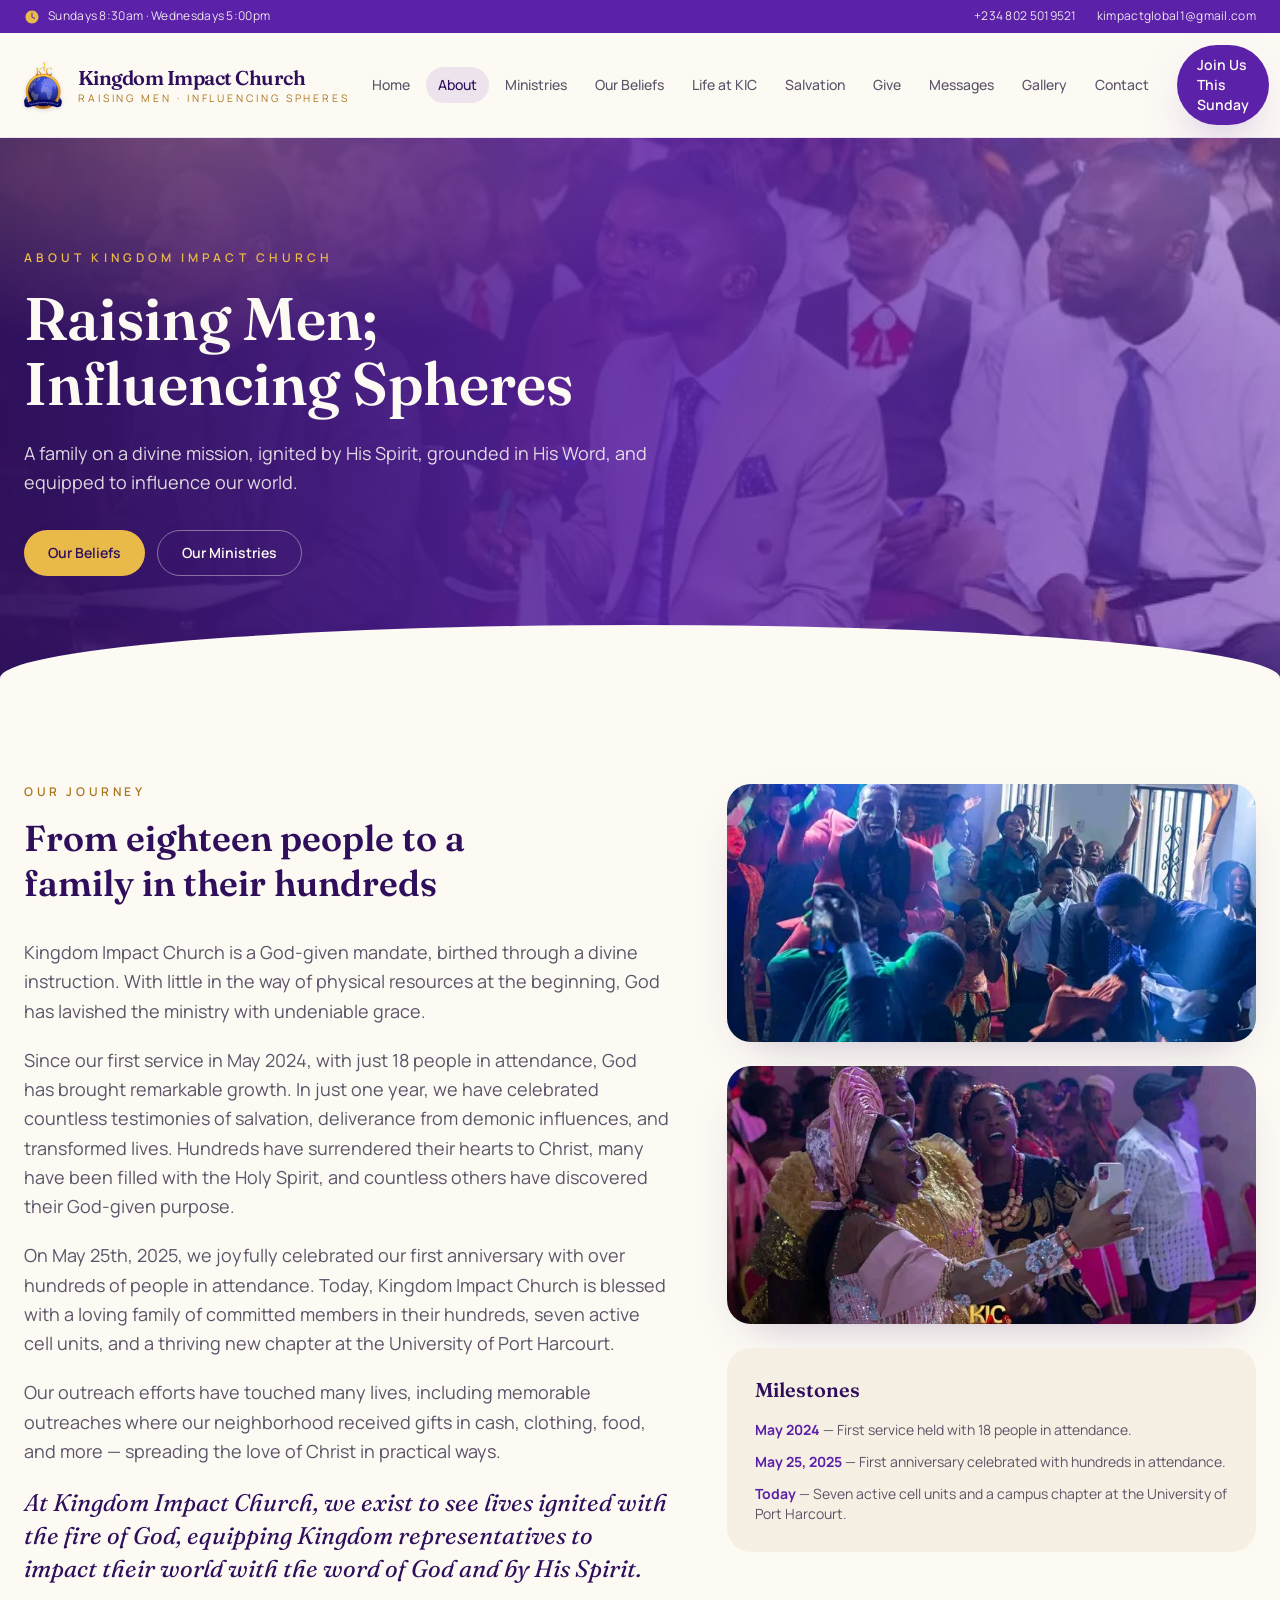
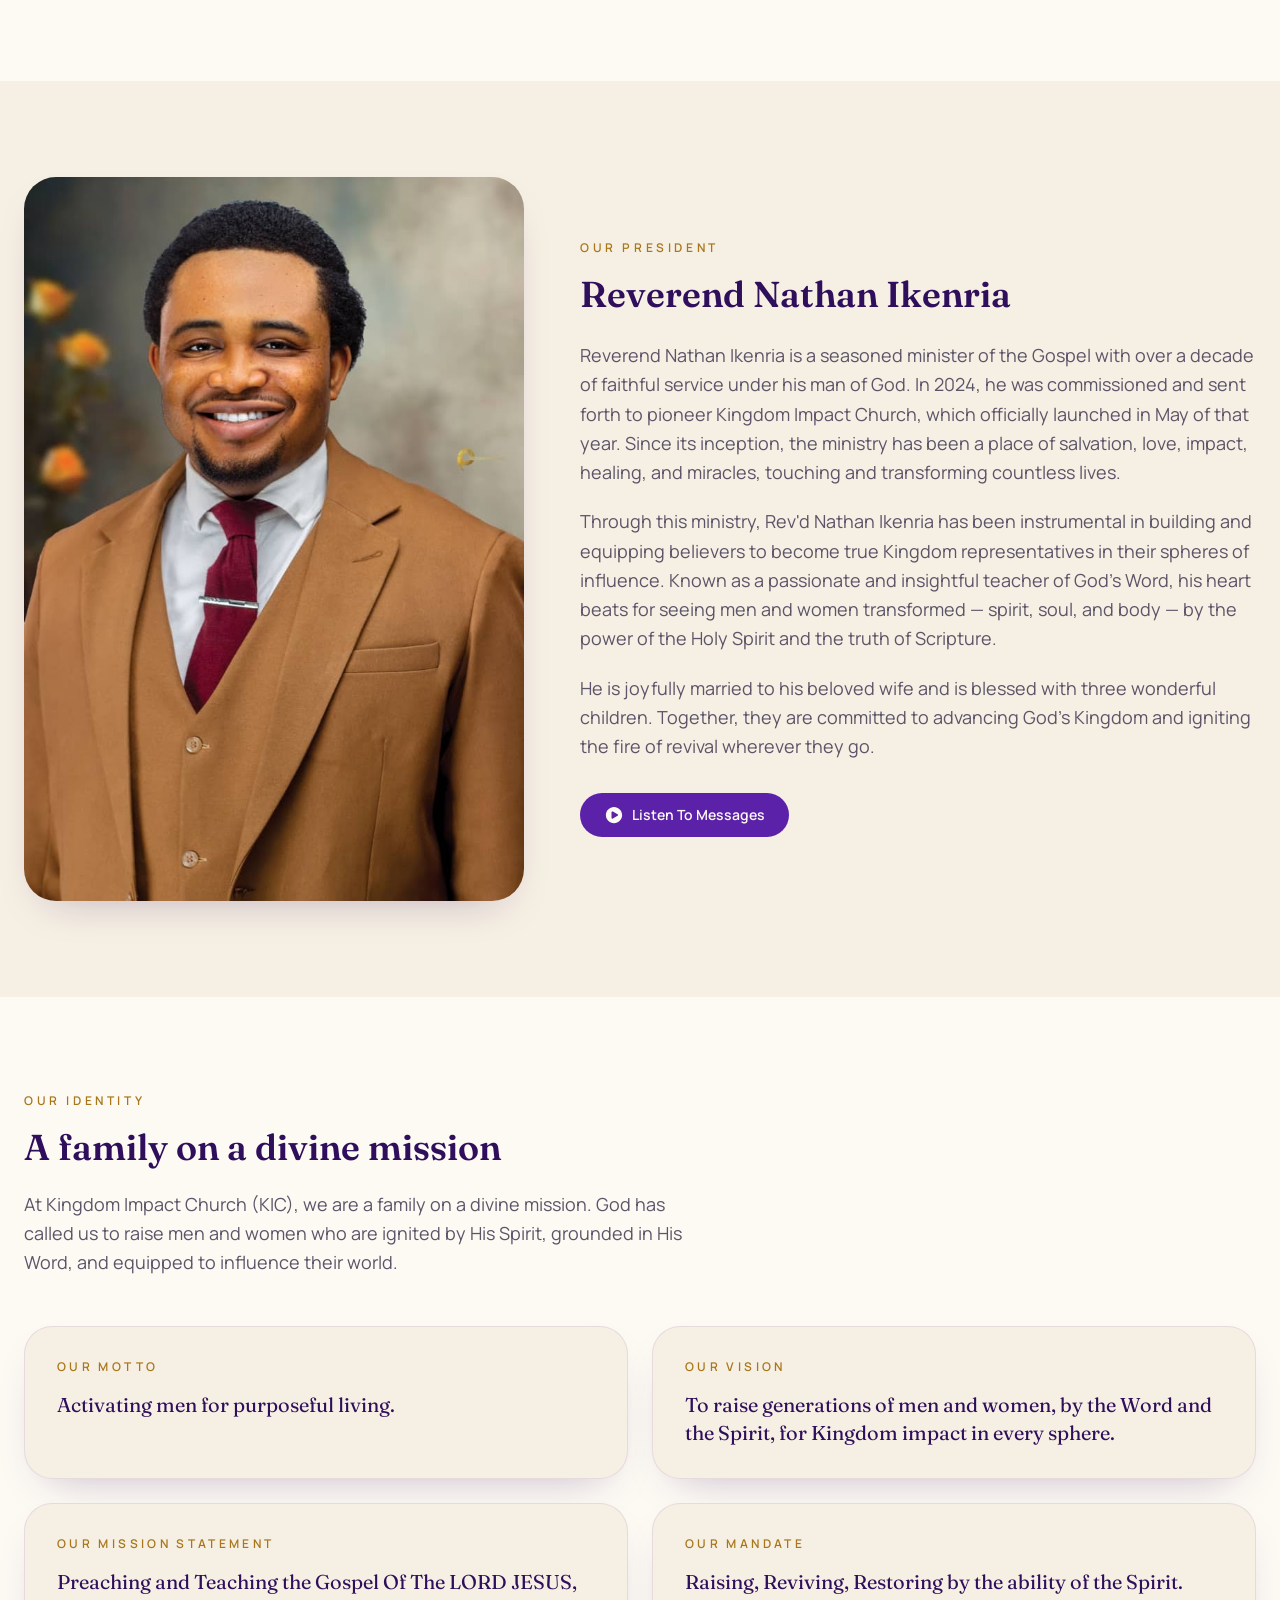
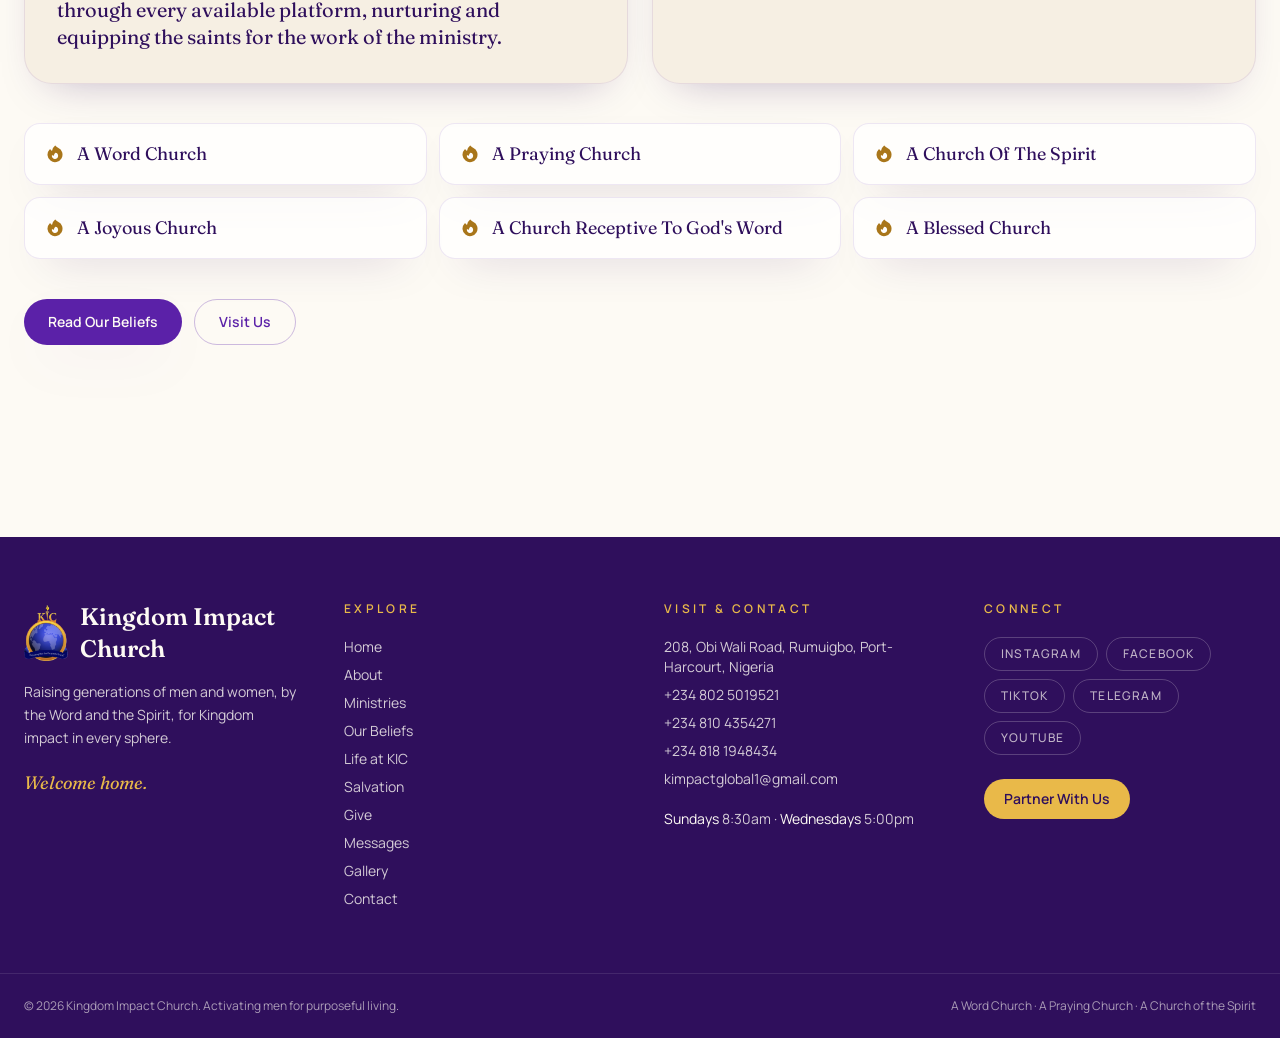
==== commit 142f60a9: "Refactor navigation links and update message links across multiple pages; replace Canva links with l" ====
--- a/about.html
+++ b/about.html
@@ -37,11 +37,11 @@
     </div>
   </div>
   <div class="mx-auto flex max-w-7xl items-center justify-between gap-4 px-5 py-3 sm:px-6">
-    <a href="index.html" class="flex items-center gap-3" aria-label="Kingdom Impact Church home">
+    <a href="index.html" class="flex items-center gap-3 md:gap-4" aria-label="Kingdom Impact Church home">
       <img src="assets/img/kic-logo.png" alt="Kingdom Impact Church logo" class="h-12 w-auto drop-shadow-sm" width="48" height="61" />
       <span class="leading-tight">
-        <span class="block font-display text-lg font-semibold tracking-tight text-royal-deep sm:text-xl">Kingdom Impact Church</span>
-        <span class="block text-[0.65rem] uppercase tracking-[0.28em] text-gold-deep">Raising Men &middot; Influencing Spheres</span>
+        <span class="block font-display text-lg font-semibold tracking-tight text-royal-deep sm:text-xl md:whitespace-nowrap">Kingdom Impact Church</span>
+        <span class="block text-[0.65rem] uppercase tracking-[0.28em] text-gold-deep md:whitespace-nowrap">Raising Men &middot; Influencing Spheres</span>
       </span>
     </a>
     <nav class="hidden items-center gap-1 xl:flex" aria-label="Primary"><a href="index.html" class="nav-link">Home</a><a href="about.html" class="nav-link nav-link-active" aria-current="page">About</a><a href="ministries.html" class="nav-link">Ministries</a><a href="beliefs.html" class="nav-link">Our Beliefs</a><a href="life-at-kic.html" class="nav-link">Life at KIC</a><a href="salvation.html" class="nav-link">Salvation</a><a href="give.html" class="nav-link">Give</a><a href="messages.html" class="nav-link">Messages</a><a href="gallery.html" class="nav-link">Gallery</a><a href="contact.html" class="nav-link">Contact</a></nav>
@@ -119,7 +119,7 @@
         <p>Through this ministry, Rev'd Nathan Ikenria has been instrumental in building and equipping believers to become true Kingdom representatives in their spheres of influence. Known as a passionate and insightful teacher of God's Word, his heart beats for seeing men and women transformed &mdash; spirit, soul, and body &mdash; by the power of the Holy Spirit and the truth of Scripture.</p>
         <p>He is joyfully married to his beloved wife and is blessed with three wonderful children. Together, they are committed to advancing God's Kingdom and igniting the fire of revival wherever they go.</p>
       </div>
-      <a href="https://chigwekingsechem.my.canva.site/kic-messages" target="_blank" rel="noopener" class="btn-primary mt-8"><svg class="h-5 w-5" viewBox="0 0 24 24" fill="currentColor" aria-hidden="true"><path fill-rule="evenodd" d="M2.25 12c0-5.385 4.365-9.75 9.75-9.75s9.75 4.365 9.75 9.75-4.365 9.75-9.75 9.75S2.25 17.385 2.25 12Zm14.024-.983a1.125 1.125 0 0 1 0 1.966l-5.603 3.113A1.125 1.125 0 0 1 9 15.113V8.887c0-.857.921-1.4 1.671-.983l5.603 3.113Z" clip-rule="evenodd"/></svg> Listen To Messages</a>
+      <a href="messages-library.html" target="_blank" rel="noopener" class="btn-primary mt-8"><svg class="h-5 w-5" viewBox="0 0 24 24" fill="currentColor" aria-hidden="true"><path fill-rule="evenodd" d="M2.25 12c0-5.385 4.365-9.75 9.75-9.75s9.75 4.365 9.75 9.75-4.365 9.75-9.75 9.75S2.25 17.385 2.25 12Zm14.024-.983a1.125 1.125 0 0 1 0 1.966l-5.603 3.113A1.125 1.125 0 0 1 9 15.113V8.887c0-.857.921-1.4 1.671-.983l5.603 3.113Z" clip-rule="evenodd"/></svg> Listen To Messages</a>
     </div>
   </div>
 </section>
--- a/assets/css/site.css
+++ b/assets/css/site.css
@@ -45,6 +45,17 @@
   transition: transform 0.7s cubic-bezier(0.22, 1, 0.36, 1);
 }
 
+@media (min-width: 768px) {
+  header a[aria-label="Kingdom Impact Church home"] {
+    gap: 1rem;
+    margin-right: 2rem;
+  }
+
+  header a[aria-label="Kingdom Impact Church home"] > span > span {
+    white-space: nowrap;
+  }
+}
+
 @media (prefers-reduced-motion: reduce) {
   .reveal,
   img,
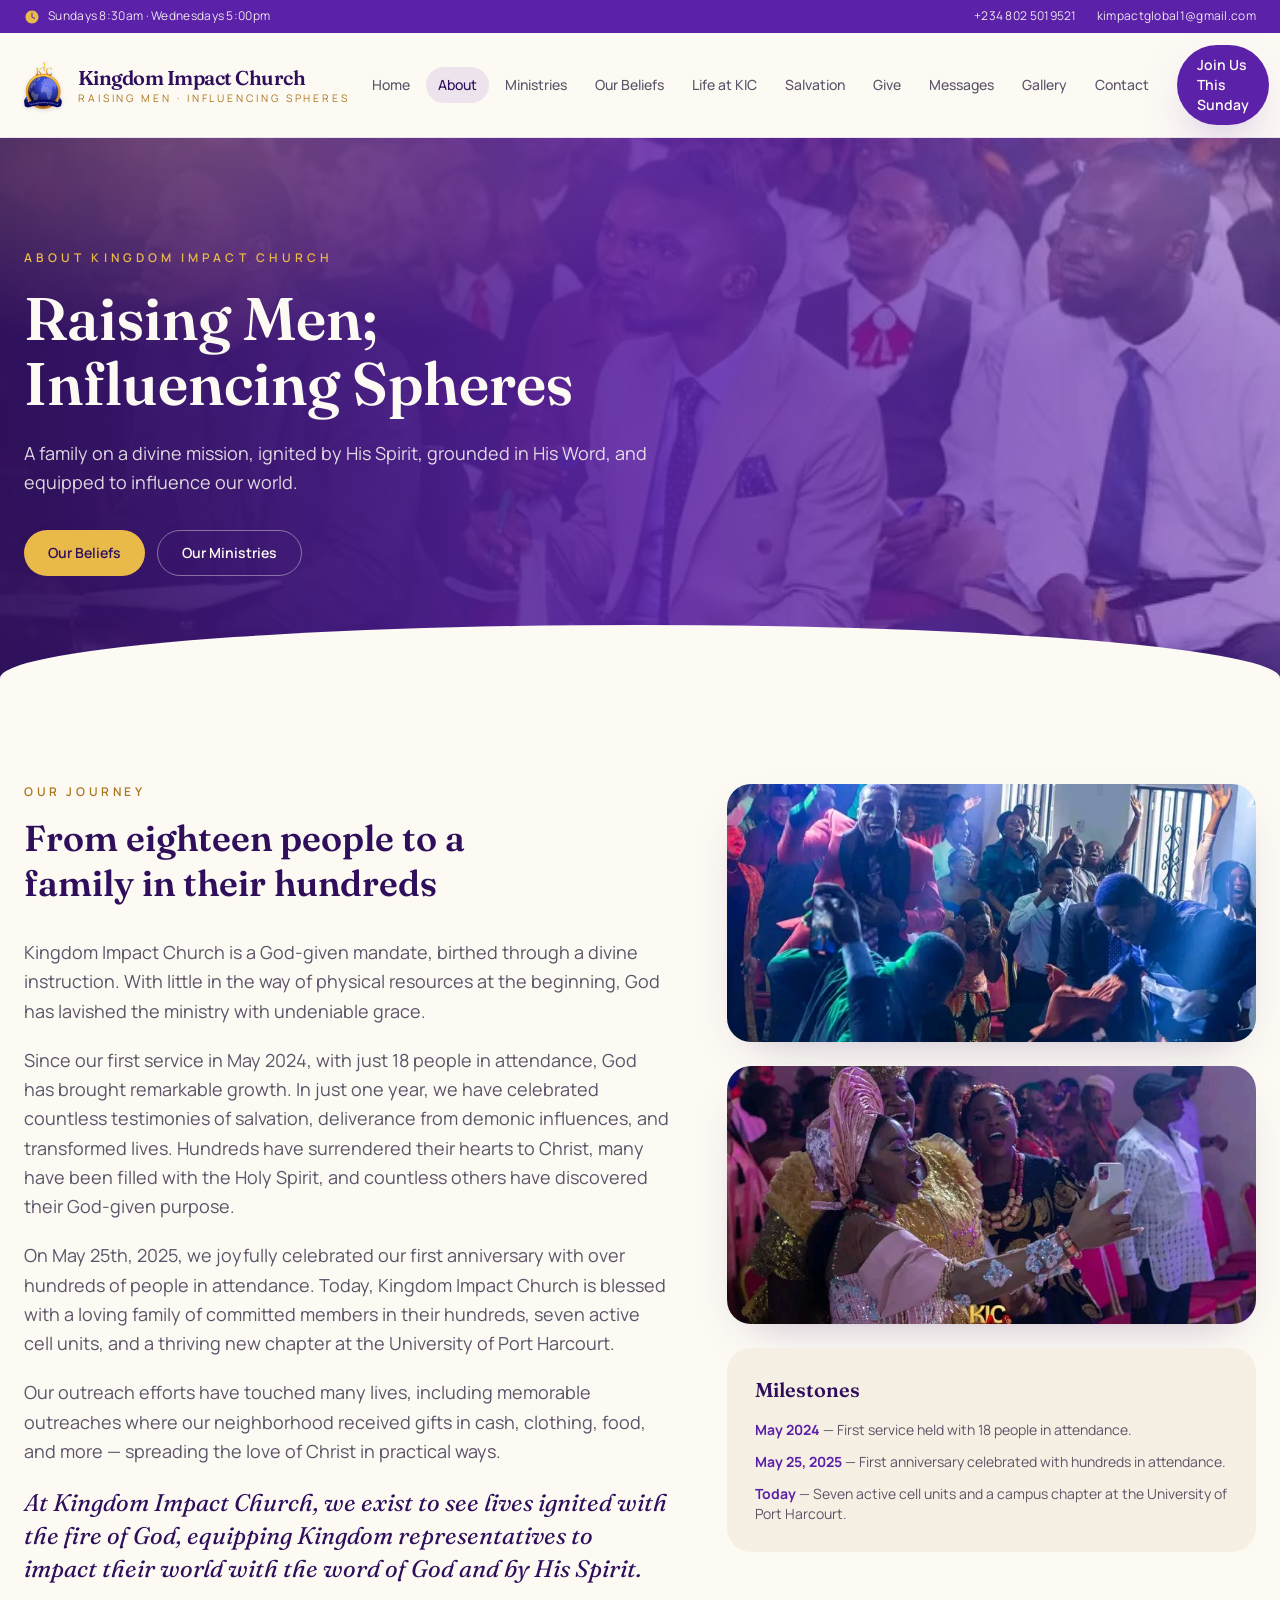
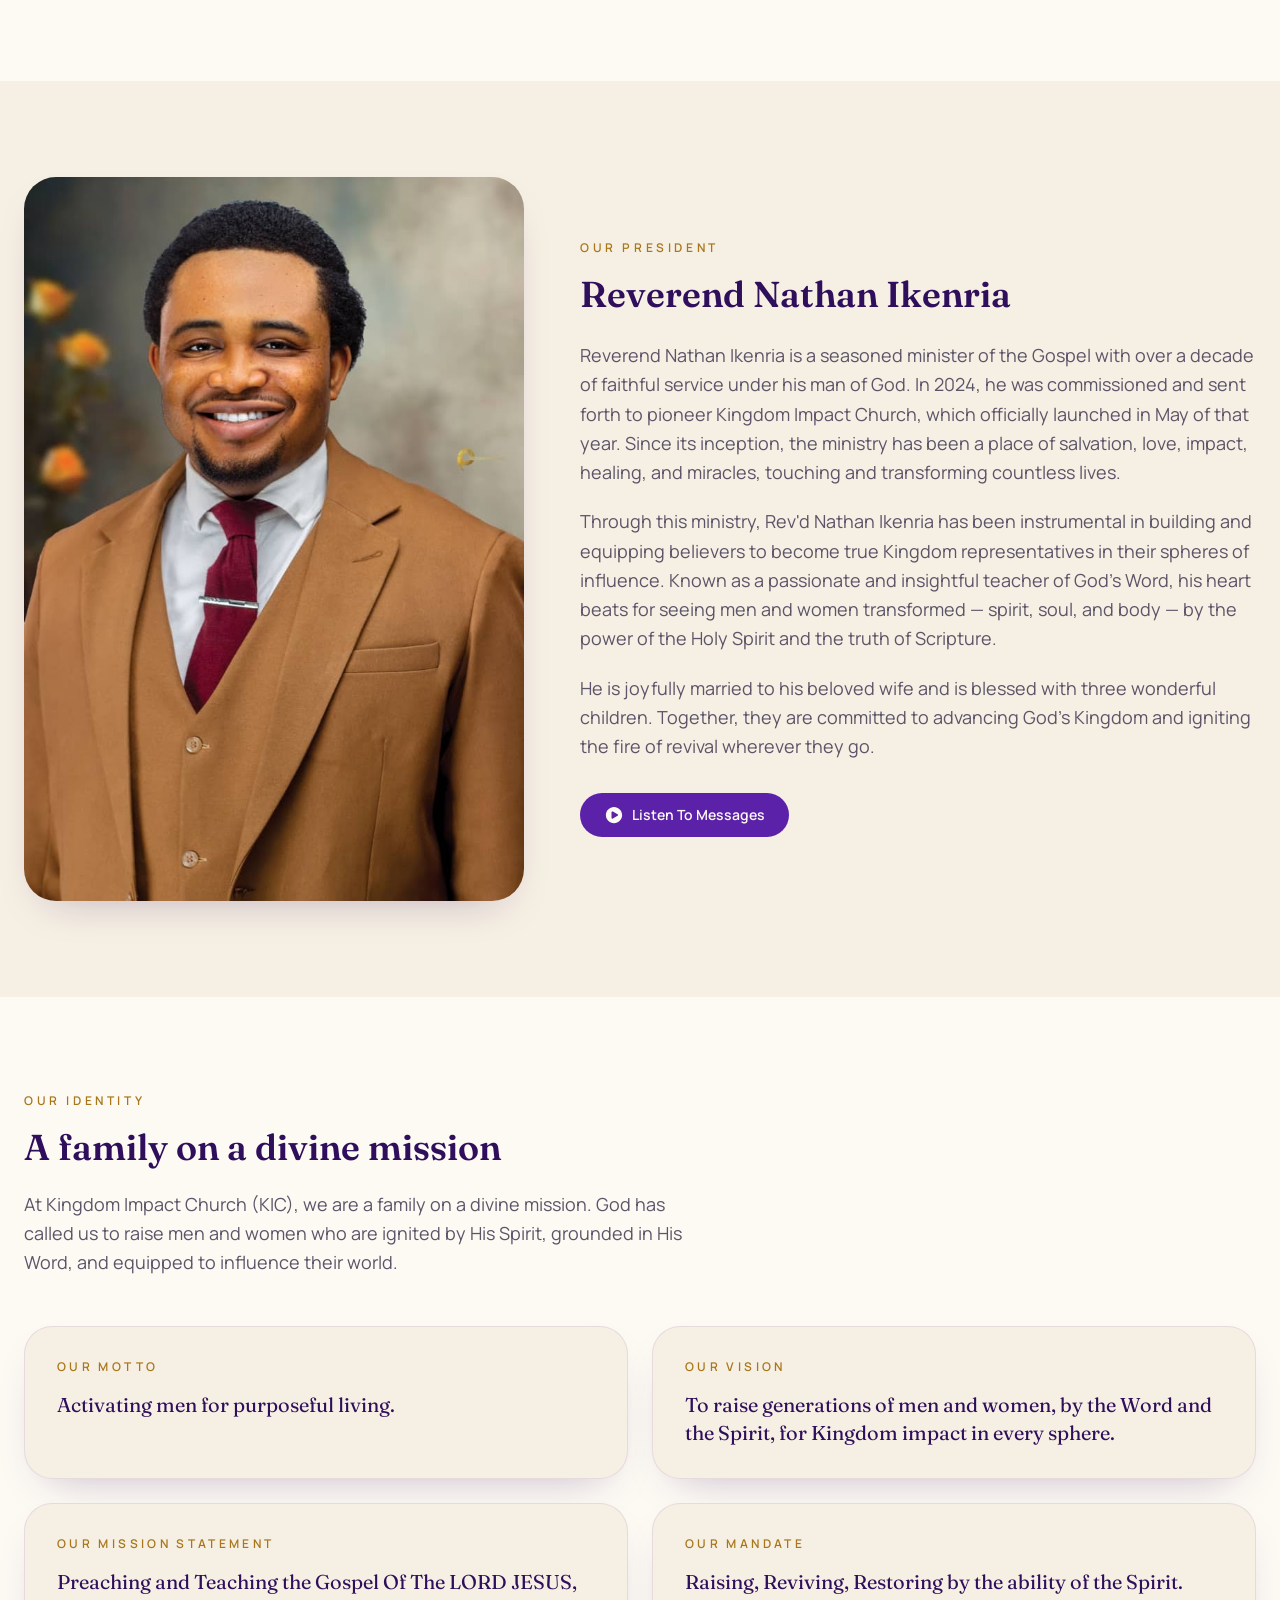
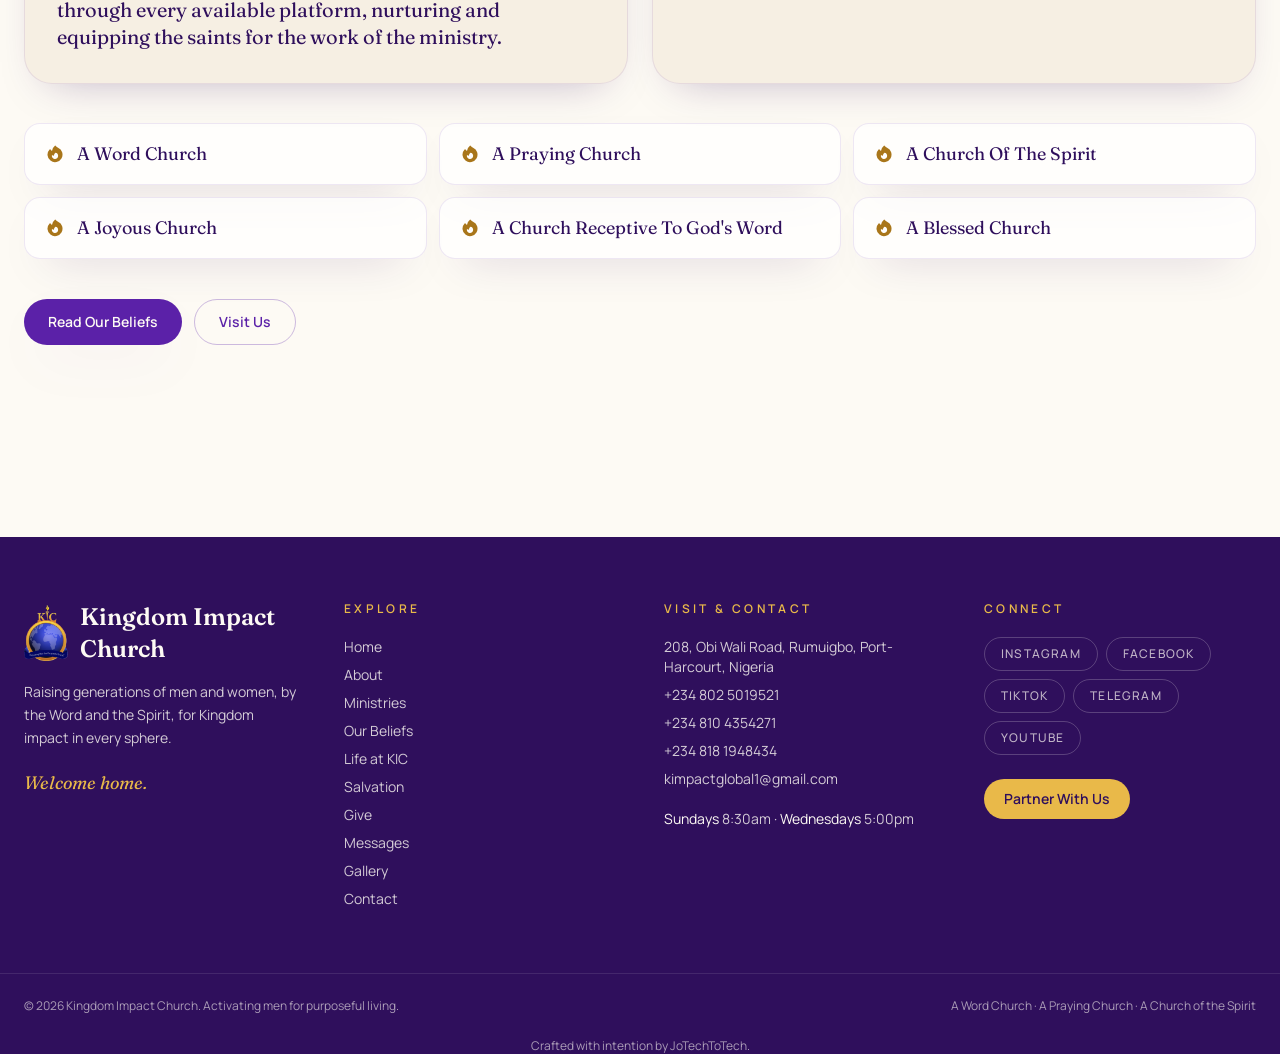
==== commit d10e175f: "Add footer credit to multiple HTML pages for attribution" ====
--- a/about.html
+++ b/about.html
@@ -181,6 +181,7 @@
       <p>&copy; 2026 Kingdom Impact Church. Activating men for purposeful living.</p>
       <p>A Word Church &middot; A Praying Church &middot; A Church of the Spirit</p>
     </div>
+    <p class="mx-auto max-w-7xl px-6 pb-6 text-center text-xs text-cream/60">Crafted with intention by <a class="transition hover:text-gold" href="https://jotechtotech.com" target="_blank" rel="noopener noreferrer">JoTechToTech</a>.</p>
   </div>
 </footer>
 <script src="assets/js/site.js" defer></script>
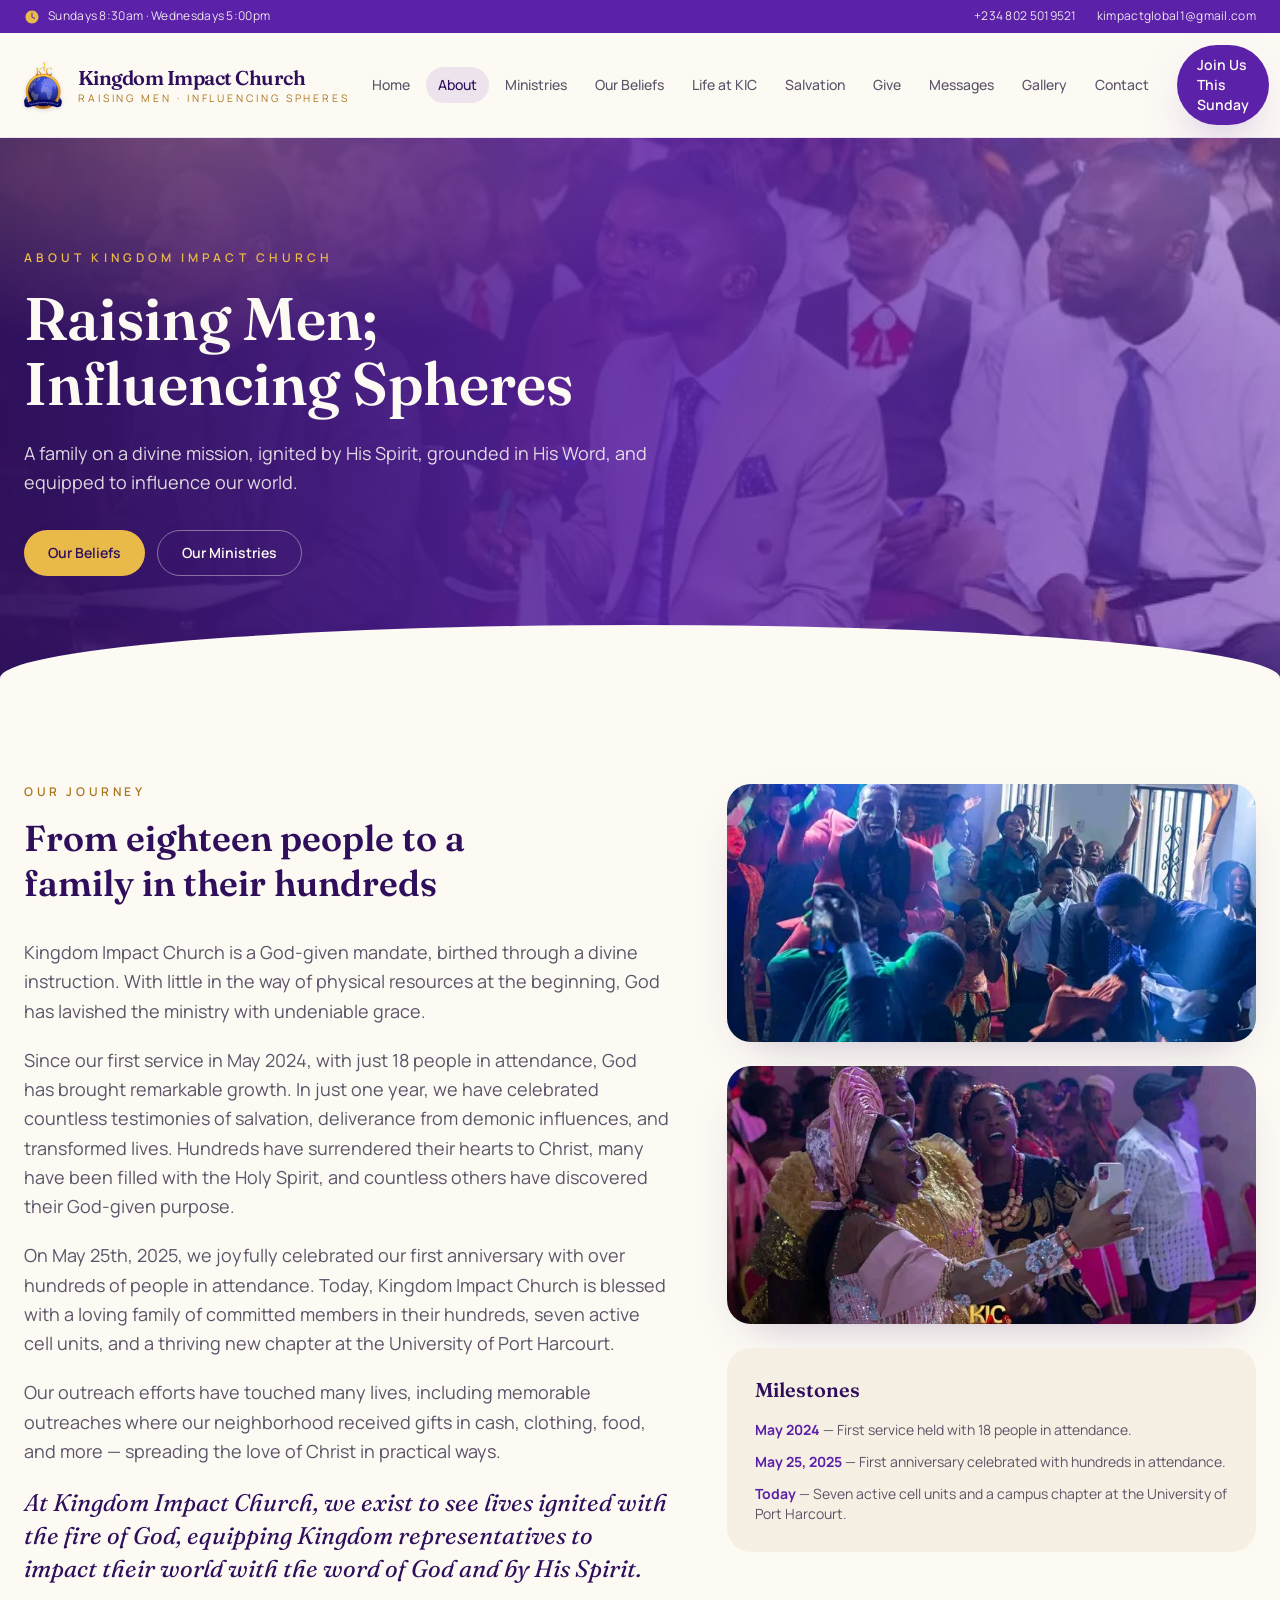
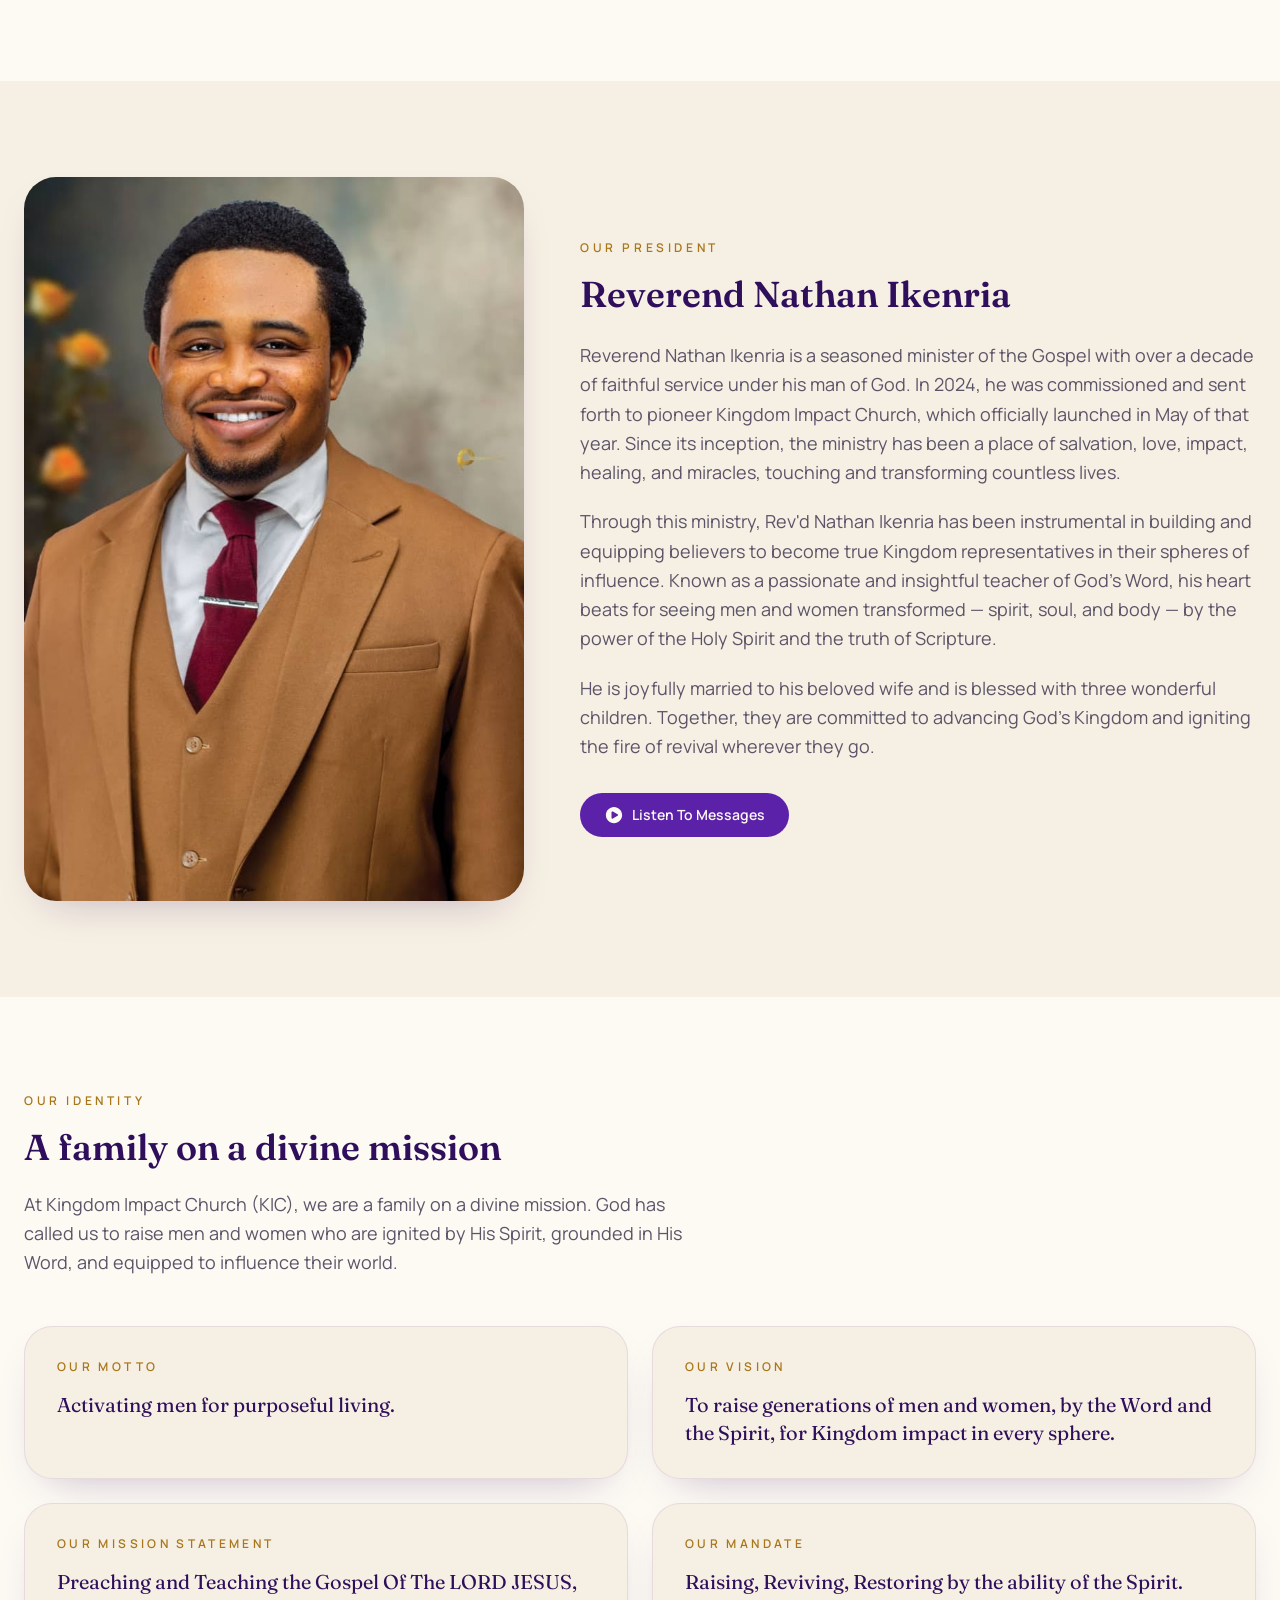
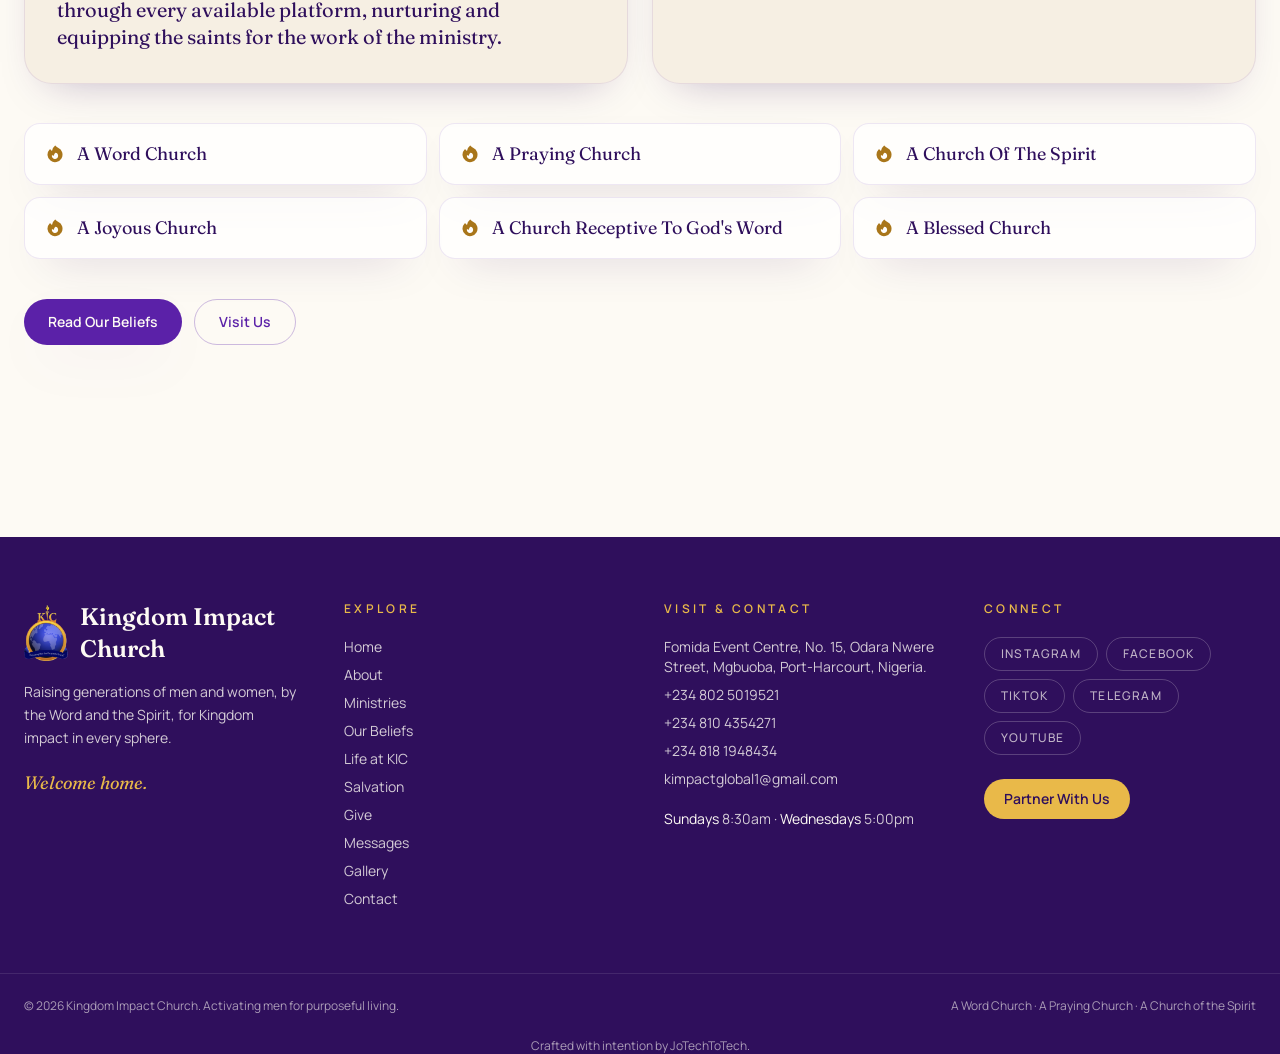
==== commit 4bfa21e8: "Update contact information across multiple HTML pages for accuracy" ====
--- a/about.html
+++ b/about.html
@@ -164,7 +164,7 @@
     <div>
       <h2 class="text-xs font-semibold uppercase tracking-[0.28em] text-gold">Visit &amp; Contact</h2>
       <ul class="mt-5 space-y-2 text-sm">
-        <li><a class="transition hover:text-gold" href="https://www.google.com/maps/search/?api=1&query=208+Obi+Wali+Road,+Rumuigbo,+Port+Harcourt,+Nigeria" target="_blank" rel="noopener">208, Obi Wali Road, Rumuigbo, Port-Harcourt, Nigeria</a></li>
+        <li><a class="transition hover:text-gold" href="https://www.google.com/maps/search/?api=1&query=208+Obi+Wali+Road,+Rumuigbo,+Port+Harcourt,+Nigeria" target="_blank" rel="noopener">Fomida Event Centre, No. 15, Odara Nwere Street, Mgbuoba, Port-Harcourt, Nigeria.</a></li>
         <li><a class="transition hover:text-gold" href="tel:+2348025019521">+234 802 5019521</a></li><li><a class="transition hover:text-gold" href="tel:+2348104354271">+234 810 4354271</a></li><li><a class="transition hover:text-gold" href="tel:+2348181948434">+234 818 1948434</a></li>
         <li><a class="transition hover:text-gold" href="mailto:kimpactglobal1@gmail.com">kimpactglobal1@gmail.com</a></li>
       </ul>
